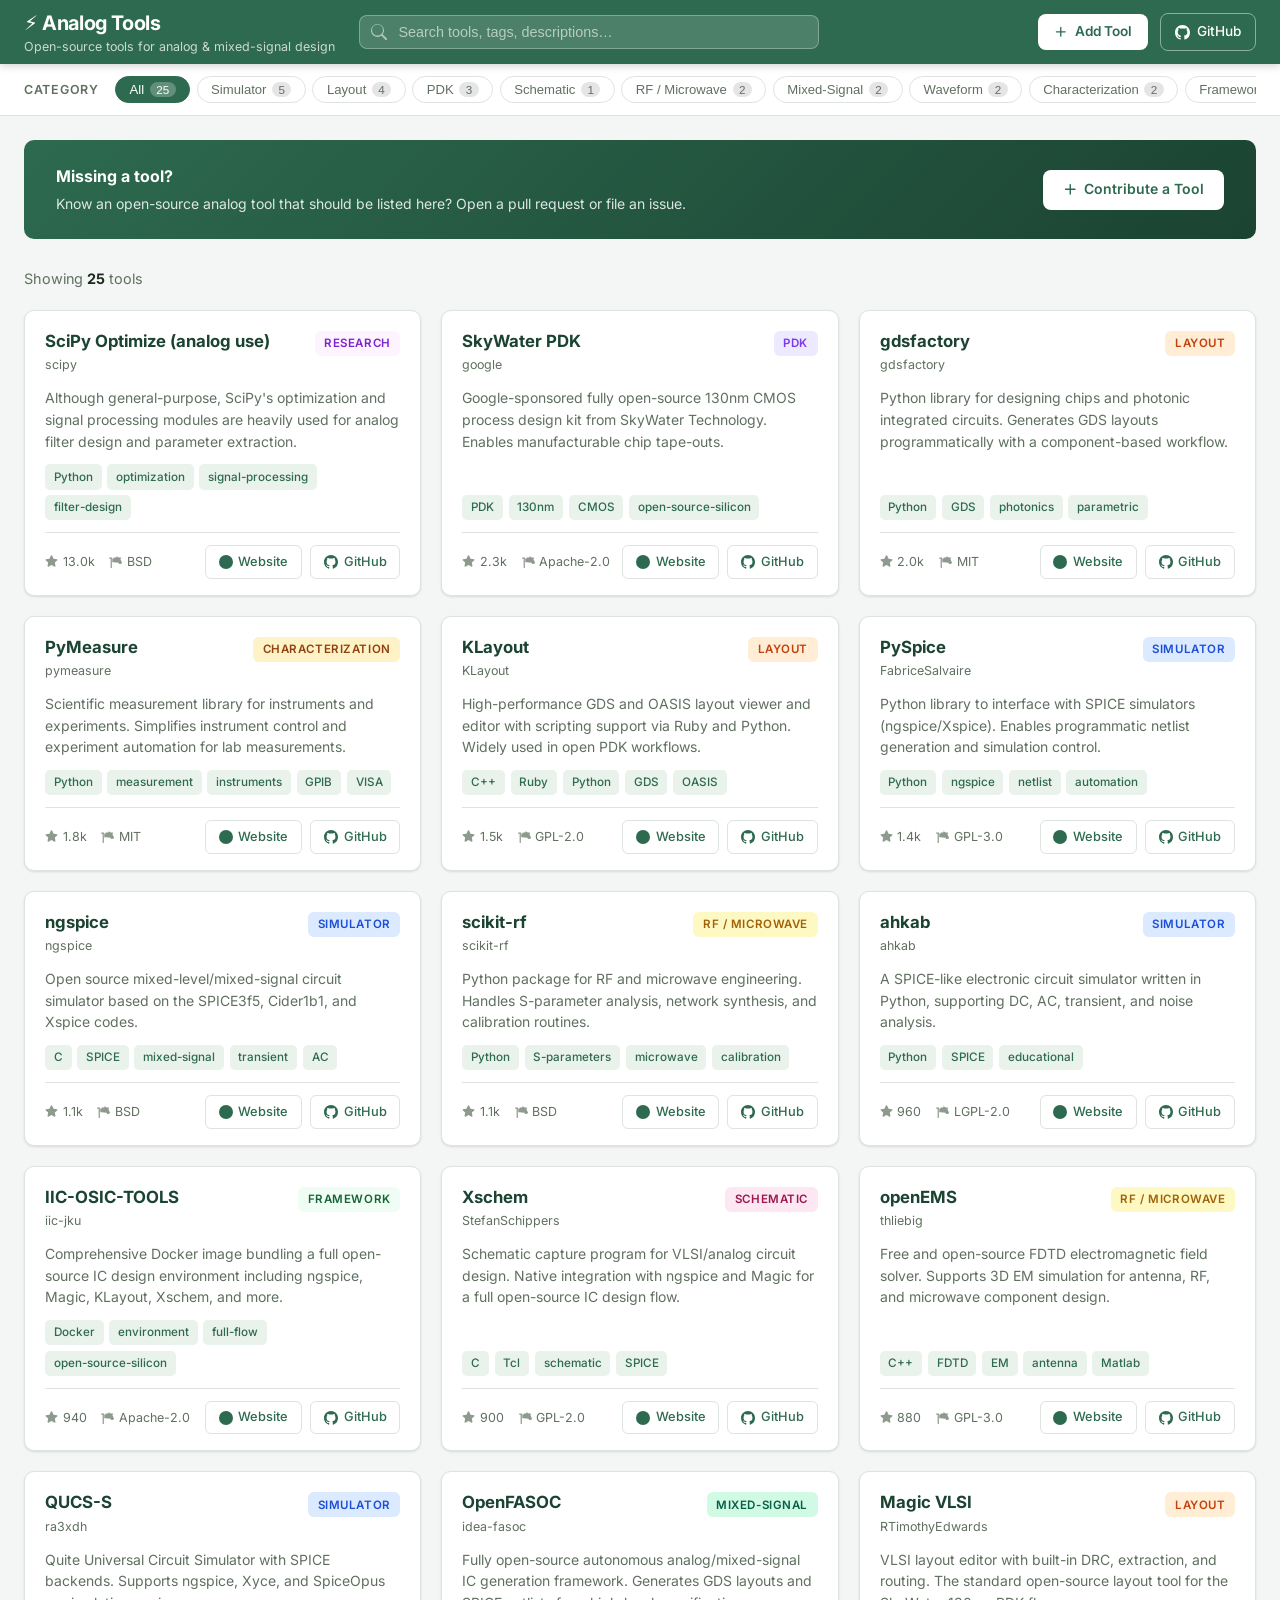
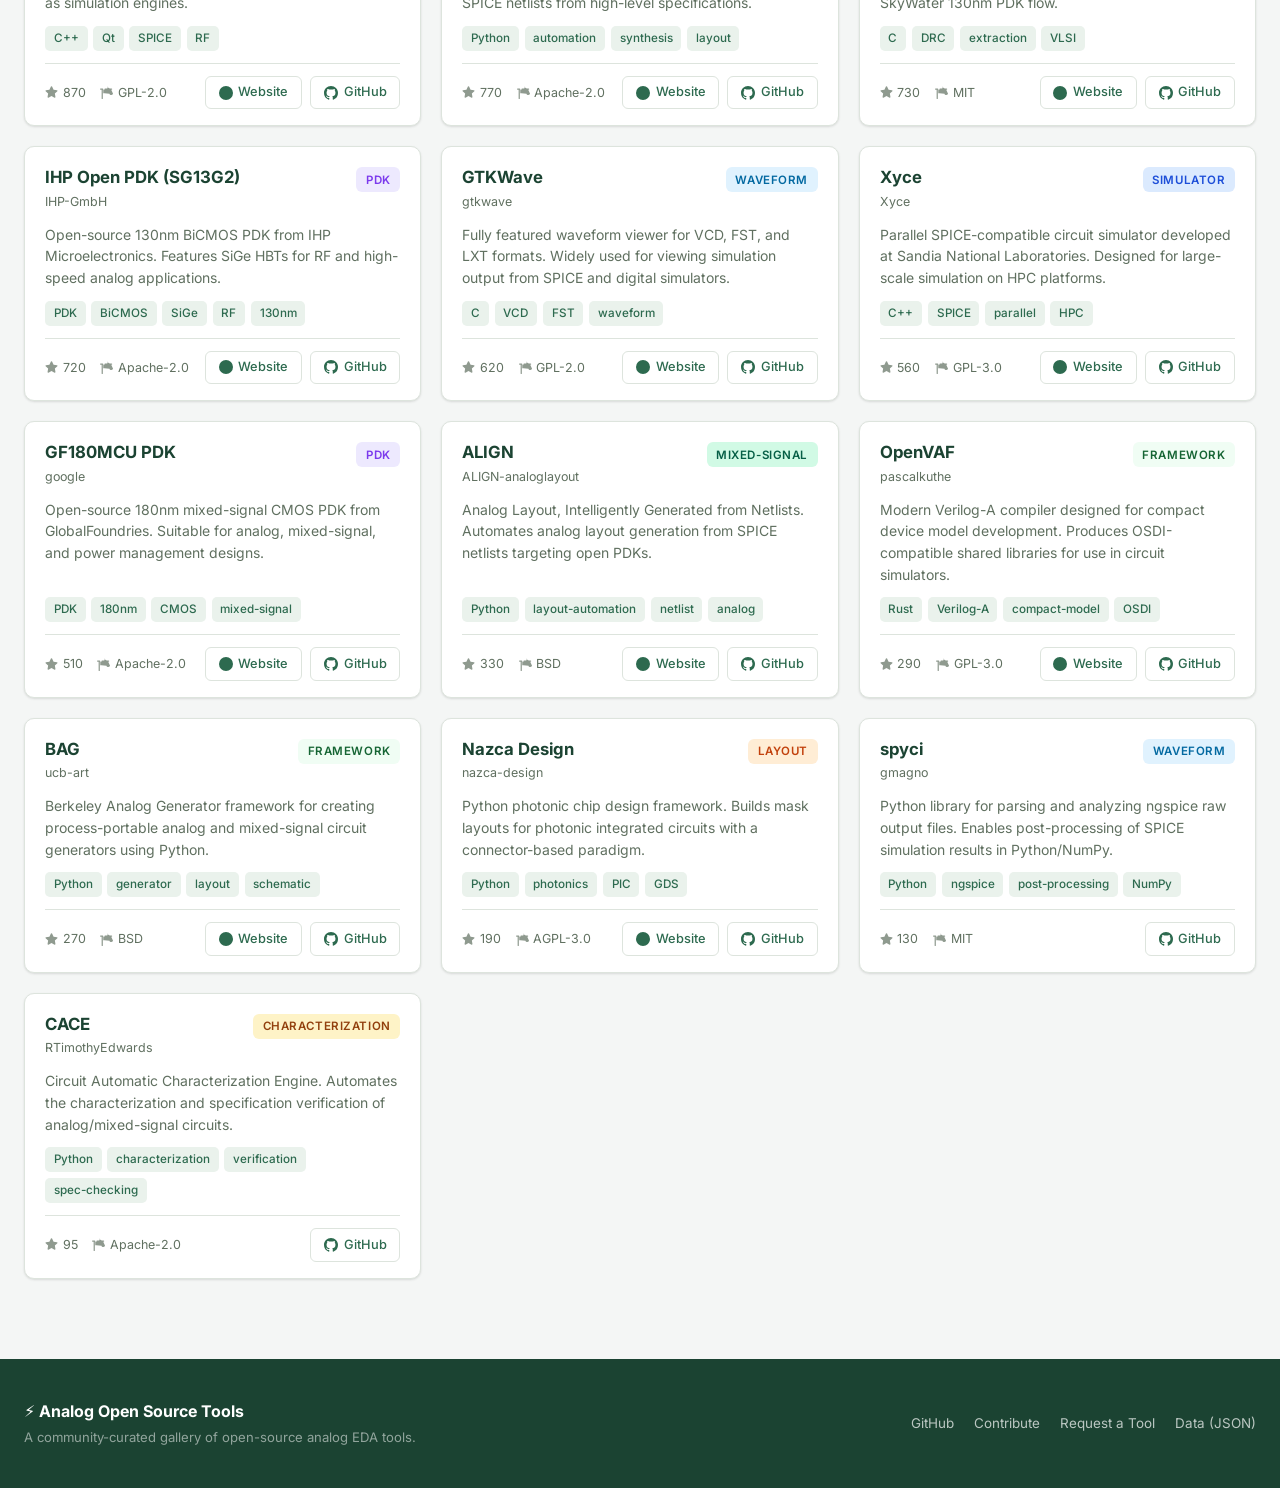
==== index.html @ ba6efea4 "Add initial gallery website for open-source analog tools - index.html: single-page gallery with stic" ====
<!DOCTYPE html>
<html lang="en">
<head>
  <meta charset="UTF-8" />
  <meta name="viewport" content="width=device-width, initial-scale=1.0" />
  <title>Analog Open Source Tools</title>
  <meta name="description" content="A curated gallery of open-source tools, simulators, frameworks, and PDKs for analog and mixed-signal IC design." />
  <meta property="og:title" content="Analog Open Source Tools" />
  <meta property="og:description" content="Discover open-source tools for analog design — simulators, layout editors, PDKs, RF tools, and more." />
  <meta name="theme-color" content="#2d6a4f" />
  <link rel="preconnect" href="https://fonts.googleapis.com" />
  <link rel="preconnect" href="https://fonts.gstatic.com" crossorigin />
  <link href="https://fonts.googleapis.com/css2?family=Inter:wght@400;500;600;700&display=swap" rel="stylesheet" />
  <link rel="stylesheet" href="assets/style.css" />
</head>
<body>

<!-- ── Header ──────────────────────────────────────────────────────── -->
<header>
  <div class="header-inner">
    <div class="brand">
      <h1>⚡ Analog Tools</h1>
      <span class="tagline">Open-source tools for analog &amp; mixed-signal design</span>
    </div>

    <div class="search-wrap">
      <svg width="16" height="16" viewBox="0 0 16 16" fill="white">
        <path d="M11.742 10.344a6.5 6.5 0 1 0-1.397 1.398h-.001c.03.04.062.078.098.115l3.85 3.85a1 1 0 0 0 1.415-1.414l-3.85-3.85a1.007 1.007 0 0 0-.115-.099zm-5.242 1.156a5.5 5.5 0 1 1 0-11 5.5 5.5 0 0 1 0 11z"/>
      </svg>
      <input type="search" id="search" placeholder="Search tools, tags, descriptions…" autocomplete="off" />
    </div>

    <div class="header-actions">
      <a href="CONTRIBUTING.md" class="btn-contribute">
        <svg width="14" height="14" viewBox="0 0 16 16" fill="currentColor">
          <path d="M7.75 2a.75.75 0 0 1 .75.75V7h4.25a.75.75 0 0 1 0 1.5H8.5v4.25a.75.75 0 0 1-1.5 0V8.5H2.75a.75.75 0 0 1 0-1.5H7V2.75A.75.75 0 0 1 7.75 2Z"/>
        </svg>
        Add Tool
      </a>
      <a href="https://github.com/analog-ml/opensource-analog-tools" class="btn-github" target="_blank" rel="noopener">
        <svg width="15" height="15" viewBox="0 0 16 16" fill="white">
          <path d="M8 0c4.42 0 8 3.58 8 8a8.013 8.013 0 0 1-5.45 7.59c-.4.08-.55-.17-.55-.38 0-.27.01-1.13.01-2.2 0-.75-.25-1.23-.54-1.48 1.78-.2 3.65-.88 3.65-3.95 0-.88-.31-1.59-.82-2.15.08-.2.36-1.02-.08-2.12 0 0-.67-.22-2.2.82-.64-.18-1.32-.27-2-.27-.68 0-1.36.09-2 .27-1.53-1.03-2.2-.82-2.2-.82-.44 1.1-.16 1.92-.08 2.12-.51.56-.82 1.28-.82 2.15 0 3.06 1.86 3.75 3.64 3.95-.23.2-.44.55-.51 1.07-.46.21-1.61.55-2.33-.66-.15-.24-.6-.83-1.23-.82-.67.01-.27.38.01.53.34.19.73.9.82 1.13.16.45.68 1.31 2.69.94 0 .67.01 1.3.01 1.49 0 .21-.15.45-.55.38A7.995 7.995 0 0 1 0 8c0-4.42 3.58-8 8-8Z"/>
        </svg>
        GitHub
      </a>
    </div>
  </div>
</header>

<!-- ── Filter Bar ────────────────────────────────────────────────── -->
<div class="filters-bar">
  <div class="filters-inner">
    <span class="filter-label">Category</span>
    <div class="pill-list" id="pill-list"></div>
    <div class="filter-divider"></div>
    <div class="sort-wrap">
      <label for="sort-by">Sort</label>
      <select id="sort-by">
        <option value="stars">Most Stars</option>
        <option value="name">Name A–Z</option>
      </select>
    </div>
  </div>
</div>

<!-- ── Main ─────────────────────────────────────────────────────── -->
<main>

  <!-- Contribute banner -->
  <div class="contribute-banner">
    <div>
      <h2>Missing a tool?</h2>
      <p>Know an open-source analog tool that should be listed here? Open a pull request or file an issue.</p>
    </div>
    <a href="https://github.com/analog-ml/opensource-analog-tools/blob/main/CONTRIBUTING.md" class="banner-btn" target="_blank" rel="noopener">
      <svg width="15" height="15" viewBox="0 0 16 16" fill="currentColor">
        <path d="M7.75 2a.75.75 0 0 1 .75.75V7h4.25a.75.75 0 0 1 0 1.5H8.5v4.25a.75.75 0 0 1-1.5 0V8.5H2.75a.75.75 0 0 1 0-1.5H7V2.75A.75.75 0 0 1 7.75 2Z"/>
      </svg>
      Contribute a Tool
    </a>
  </div>

  <div class="results-meta">
    <span class="count-text">Showing <strong id="result-count">0</strong> tools</span>
  </div>

  <div id="tools-grid"></div>

  <div id="empty-state">
    <h3>No tools found</h3>
    <p>Try a different search term or category filter.</p>
  </div>

</main>

<!-- ── Footer ───────────────────────────────────────────────────── -->
<footer>
  <div class="footer-inner">
    <div>
      <div class="footer-brand">⚡ Analog Open Source Tools</div>
      <div class="footer-tagline">A community-curated gallery of open-source analog EDA tools.</div>
    </div>
    <nav class="footer-links">
      <a href="https://github.com/analog-ml/opensource-analog-tools" target="_blank" rel="noopener">GitHub</a>
      <a href="https://github.com/analog-ml/opensource-analog-tools/blob/main/CONTRIBUTING.md" target="_blank" rel="noopener">Contribute</a>
      <a href="https://github.com/analog-ml/opensource-analog-tools/issues/new?template=add-tool.yml" target="_blank" rel="noopener">Request a Tool</a>
      <a href="https://github.com/analog-ml/opensource-analog-tools/blob/main/data/tools.json" target="_blank" rel="noopener">Data (JSON)</a>
    </nav>
  </div>
</footer>

<script src="assets/app.js"></script>
</body>
</html>
---- assets/style.css ----
/* ─── Reset & Base ──────────────────────────────────────────────── */
*, *::before, *::after { box-sizing: border-box; margin: 0; padding: 0; }

:root {
  --bg:           #f4f6f5;
  --surface:      #ffffff;
  --border:       #dde4dd;
  --text:         #1c2b1c;
  --text-muted:   #607060;
  --accent:       #2d6a4f;
  --accent-light: #52b788;
  --accent-hover: #1b4332;
  --tag-bg:       #eaf2ec;
  --tag-text:     #2d6a4f;
  --shadow-sm:    0 1px 3px rgba(0,0,0,.07), 0 1px 2px rgba(0,0,0,.05);
  --shadow-md:    0 4px 12px rgba(0,0,0,.10);
  --radius:       10px;
  --font:         'Inter', system-ui, -apple-system, sans-serif;
}

body {
  font-family: var(--font);
  background: var(--bg);
  color: var(--text);
  min-height: 100vh;
  line-height: 1.6;
}

a { color: inherit; text-decoration: none; }

/* ─── Header ────────────────────────────────────────────────────── */
header {
  background: var(--accent);
  color: #fff;
  padding: 0 1.5rem;
  position: sticky;
  top: 0;
  z-index: 100;
  box-shadow: 0 2px 8px rgba(0,0,0,.18);
}

.header-inner {
  max-width: 1280px;
  margin: 0 auto;
  display: flex;
  align-items: center;
  gap: 1.5rem;
  height: 64px;
  flex-wrap: wrap;
}

.brand { flex-shrink: 0; }
.brand h1 { font-size: 1.25rem; font-weight: 700; letter-spacing: -.02em; }
.brand .tagline { font-size: .78rem; opacity: .75; display: block; margin-top: -2px; }

.search-wrap {
  flex: 1;
  min-width: 180px;
  max-width: 460px;
  position: relative;
}
.search-wrap svg {
  position: absolute;
  left: .75rem;
  top: 50%;
  transform: translateY(-50%);
  opacity: .55;
  pointer-events: none;
}
#search {
  width: 100%;
  padding: .5rem .75rem .5rem 2.4rem;
  border: 1.5px solid rgba(255,255,255,.3);
  border-radius: 8px;
  background: rgba(255,255,255,.15);
  color: #fff;
  font-size: .9rem;
  outline: none;
  transition: border-color .2s, background .2s;
}
#search::placeholder { color: rgba(255,255,255,.6); }
#search:focus { border-color: rgba(255,255,255,.7); background: rgba(255,255,255,.22); }

.header-actions { display: flex; align-items: center; gap: .75rem; margin-left: auto; }

.btn-github {
  display: flex;
  align-items: center;
  gap: .4rem;
  padding: .45rem .9rem;
  border: 1.5px solid rgba(255,255,255,.45);
  border-radius: 8px;
  font-size: .85rem;
  font-weight: 500;
  color: #fff;
  transition: background .2s;
}
.btn-github:hover { background: rgba(255,255,255,.15); }

.btn-contribute {
  display: flex;
  align-items: center;
  gap: .4rem;
  padding: .45rem 1rem;
  background: #fff;
  color: var(--accent);
  border-radius: 8px;
  font-size: .85rem;
  font-weight: 600;
  transition: background .2s, color .2s;
}
.btn-contribute:hover { background: var(--accent-light); color: #fff; }

/* ─── Filter Bar ────────────────────────────────────────────────── */
.filters-bar {
  background: var(--surface);
  border-bottom: 1px solid var(--border);
  padding: 0 1.5rem;
  position: sticky;
  top: 64px;
  z-index: 90;
}

.filters-inner {
  max-width: 1280px;
  margin: 0 auto;
  display: flex;
  align-items: center;
  gap: 1rem;
  padding: .7rem 0;
  overflow-x: auto;
  scrollbar-width: none;
}
.filters-inner::-webkit-scrollbar { display: none; }

.filter-label {
  font-size: .78rem;
  font-weight: 600;
  color: var(--text-muted);
  text-transform: uppercase;
  letter-spacing: .06em;
  white-space: nowrap;
  flex-shrink: 0;
}

.pill-list { display: flex; gap: .4rem; flex-wrap: nowrap; }

.pill {
  display: inline-flex;
  align-items: center;
  gap: .35rem;
  padding: .3rem .85rem;
  border-radius: 999px;
  border: 1.5px solid var(--border);
  background: transparent;
  color: var(--text-muted);
  font-size: .82rem;
  font-weight: 500;
  cursor: pointer;
  white-space: nowrap;
  transition: all .15s;
}
.pill:hover { border-color: var(--accent-light); color: var(--accent); background: var(--tag-bg); }
.pill.active { background: var(--accent); border-color: var(--accent); color: #fff; }

.pill .count {
  background: rgba(0,0,0,.1);
  border-radius: 999px;
  padding: .05rem .4rem;
  font-size: .73rem;
}
.pill.active .count { background: rgba(255,255,255,.25); }

.filter-divider { width: 1px; height: 24px; background: var(--border); flex-shrink: 0; }

.sort-wrap {
  margin-left: auto;
  flex-shrink: 0;
  display: flex;
  align-items: center;
  gap: .5rem;
}
.sort-wrap label { font-size: .82rem; color: var(--text-muted); white-space: nowrap; }
#sort-by {
  padding: .3rem .65rem;
  border: 1.5px solid var(--border);
  border-radius: 6px;
  background: var(--surface);
  color: var(--text);
  font-size: .82rem;
  cursor: pointer;
  outline: none;
}
#sort-by:focus { border-color: var(--accent-light); }

/* ─── Main ──────────────────────────────────────────────────────── */
main {
  max-width: 1280px;
  margin: 0 auto;
  padding: 1.5rem 1.5rem 3rem;
}

.results-meta {
  display: flex;
  align-items: center;
  justify-content: space-between;
  margin-bottom: 1.25rem;
}
.results-meta .count-text {
  font-size: .9rem;
  color: var(--text-muted);
}
.results-meta .count-text strong { color: var(--text); }

/* ─── Grid ──────────────────────────────────────────────────────── */
#tools-grid {
  display: grid;
  grid-template-columns: repeat(auto-fill, minmax(320px, 1fr));
  gap: 1.25rem;
}

/* ─── Card ──────────────────────────────────────────────────────── */
.card {
  background: var(--surface);
  border: 1px solid var(--border);
  border-radius: var(--radius);
  padding: 1.25rem 1.25rem 1rem;
  display: flex;
  flex-direction: column;
  gap: .75rem;
  box-shadow: var(--shadow-sm);
  transition: transform .15s, box-shadow .15s;
  position: relative;
}
.card:hover { transform: translateY(-2px); box-shadow: var(--shadow-md); }

.card-head {
  display: flex;
  align-items: flex-start;
  justify-content: space-between;
  gap: .75rem;
}

.card-name {
  font-size: 1.05rem;
  font-weight: 700;
  color: var(--accent-hover);
  line-height: 1.3;
}
.card-name a:hover { color: var(--accent-light); }

.card-owner {
  font-size: .78rem;
  color: var(--text-muted);
  margin-top: .15rem;
}

.category-badge {
  flex-shrink: 0;
  padding: .2rem .6rem;
  border-radius: 6px;
  font-size: .72rem;
  font-weight: 600;
  text-transform: uppercase;
  letter-spacing: .05em;
  white-space: nowrap;
}

/* Category badge colors */
.cat-simulator      { background: #dbeafe; color: #1d4ed8; }
.cat-layout         { background: #ffedd5; color: #c2410c; }
.cat-pdk            { background: #ede9fe; color: #7c3aed; }
.cat-schematic      { background: #fce7f3; color: #9d174d; }
.cat-rf-microwave   { background: #fef9c3; color: #a16207; }
.cat-mixed-signal   { background: #d1fae5; color: #065f46; }
.cat-waveform       { background: #e0f2fe; color: #0369a1; }
.cat-characterization { background: #fef3c7; color: #92400e; }
.cat-framework      { background: #f0fdf4; color: #166534; }
.cat-research       { background: #fdf4ff; color: #7e22ce; }

.card-description {
  font-size: .875rem;
  color: var(--text-muted);
  line-height: 1.55;
  flex: 1;
}

.card-tags {
  display: flex;
  flex-wrap: wrap;
  gap: .35rem;
}
.tag {
  padding: .2rem .55rem;
  background: var(--tag-bg);
  color: var(--tag-text);
  border-radius: 5px;
  font-size: .73rem;
  font-weight: 500;
}

.card-footer {
  display: flex;
  align-items: center;
  justify-content: space-between;
  padding-top: .75rem;
  border-top: 1px solid var(--border);
  gap: .5rem;
  flex-wrap: wrap;
}

.card-meta {
  display: flex;
  align-items: center;
  gap: .9rem;
}

.meta-item {
  display: flex;
  align-items: center;
  gap: .3rem;
  font-size: .78rem;
  color: var(--text-muted);
}
.meta-item svg { opacity: .7; flex-shrink: 0; }

.card-link {
  display: inline-flex;
  align-items: center;
  gap: .35rem;
  padding: .35rem .8rem;
  border: 1.5px solid var(--border);
  border-radius: 6px;
  font-size: .8rem;
  font-weight: 500;
  color: var(--accent);
  transition: all .15s;
}
.card-link:hover { border-color: var(--accent); background: var(--tag-bg); }

/* ─── Empty state ───────────────────────────────────────────────── */
#empty-state {
  display: none;
  text-align: center;
  padding: 5rem 1rem;
  grid-column: 1 / -1;
}
#empty-state.visible { display: block; }
#empty-state h3 { font-size: 1.1rem; color: var(--text); margin-bottom: .5rem; }
#empty-state p { color: var(--text-muted); font-size: .9rem; }

/* ─── Footer ────────────────────────────────────────────────────── */
footer {
  background: var(--accent-hover);
  color: rgba(255,255,255,.8);
  padding: 2.5rem 1.5rem;
  margin-top: 2rem;
}
.footer-inner {
  max-width: 1280px;
  margin: 0 auto;
  display: flex;
  align-items: center;
  justify-content: space-between;
  flex-wrap: wrap;
  gap: 1rem;
}
.footer-brand { font-size: 1rem; font-weight: 700; color: #fff; }
.footer-tagline { font-size: .82rem; opacity: .65; margin-top: .2rem; }
.footer-links { display: flex; gap: 1.25rem; flex-wrap: wrap; }
.footer-links a {
  font-size: .84rem;
  color: rgba(255,255,255,.7);
  transition: color .15s;
}
.footer-links a:hover { color: #fff; }

/* ─── Contribute Banner ─────────────────────────────────────────── */
.contribute-banner {
  background: linear-gradient(135deg, var(--accent) 0%, var(--accent-hover) 100%);
  color: #fff;
  border-radius: var(--radius);
  padding: 1.5rem 2rem;
  display: flex;
  align-items: center;
  justify-content: space-between;
  gap: 1rem;
  flex-wrap: wrap;
  margin-bottom: 1.75rem;
}
.contribute-banner h2 { font-size: 1rem; font-weight: 700; }
.contribute-banner p { font-size: .875rem; opacity: .85; margin-top: .2rem; }
.banner-btn {
  display: inline-flex;
  align-items: center;
  gap: .4rem;
  padding: .55rem 1.25rem;
  background: #fff;
  color: var(--accent);
  border-radius: 8px;
  font-size: .875rem;
  font-weight: 600;
  white-space: nowrap;
  transition: background .15s;
  flex-shrink: 0;
}
.banner-btn:hover { background: var(--tag-bg); }

/* ─── Responsive ────────────────────────────────────────────────── */
@media (max-width: 640px) {
  .header-inner { height: auto; padding: .75rem 0; gap: .75rem; }
  .brand .tagline { display: none; }
  #tools-grid { grid-template-columns: 1fr; }
  .contribute-banner { flex-direction: column; align-items: flex-start; }
}
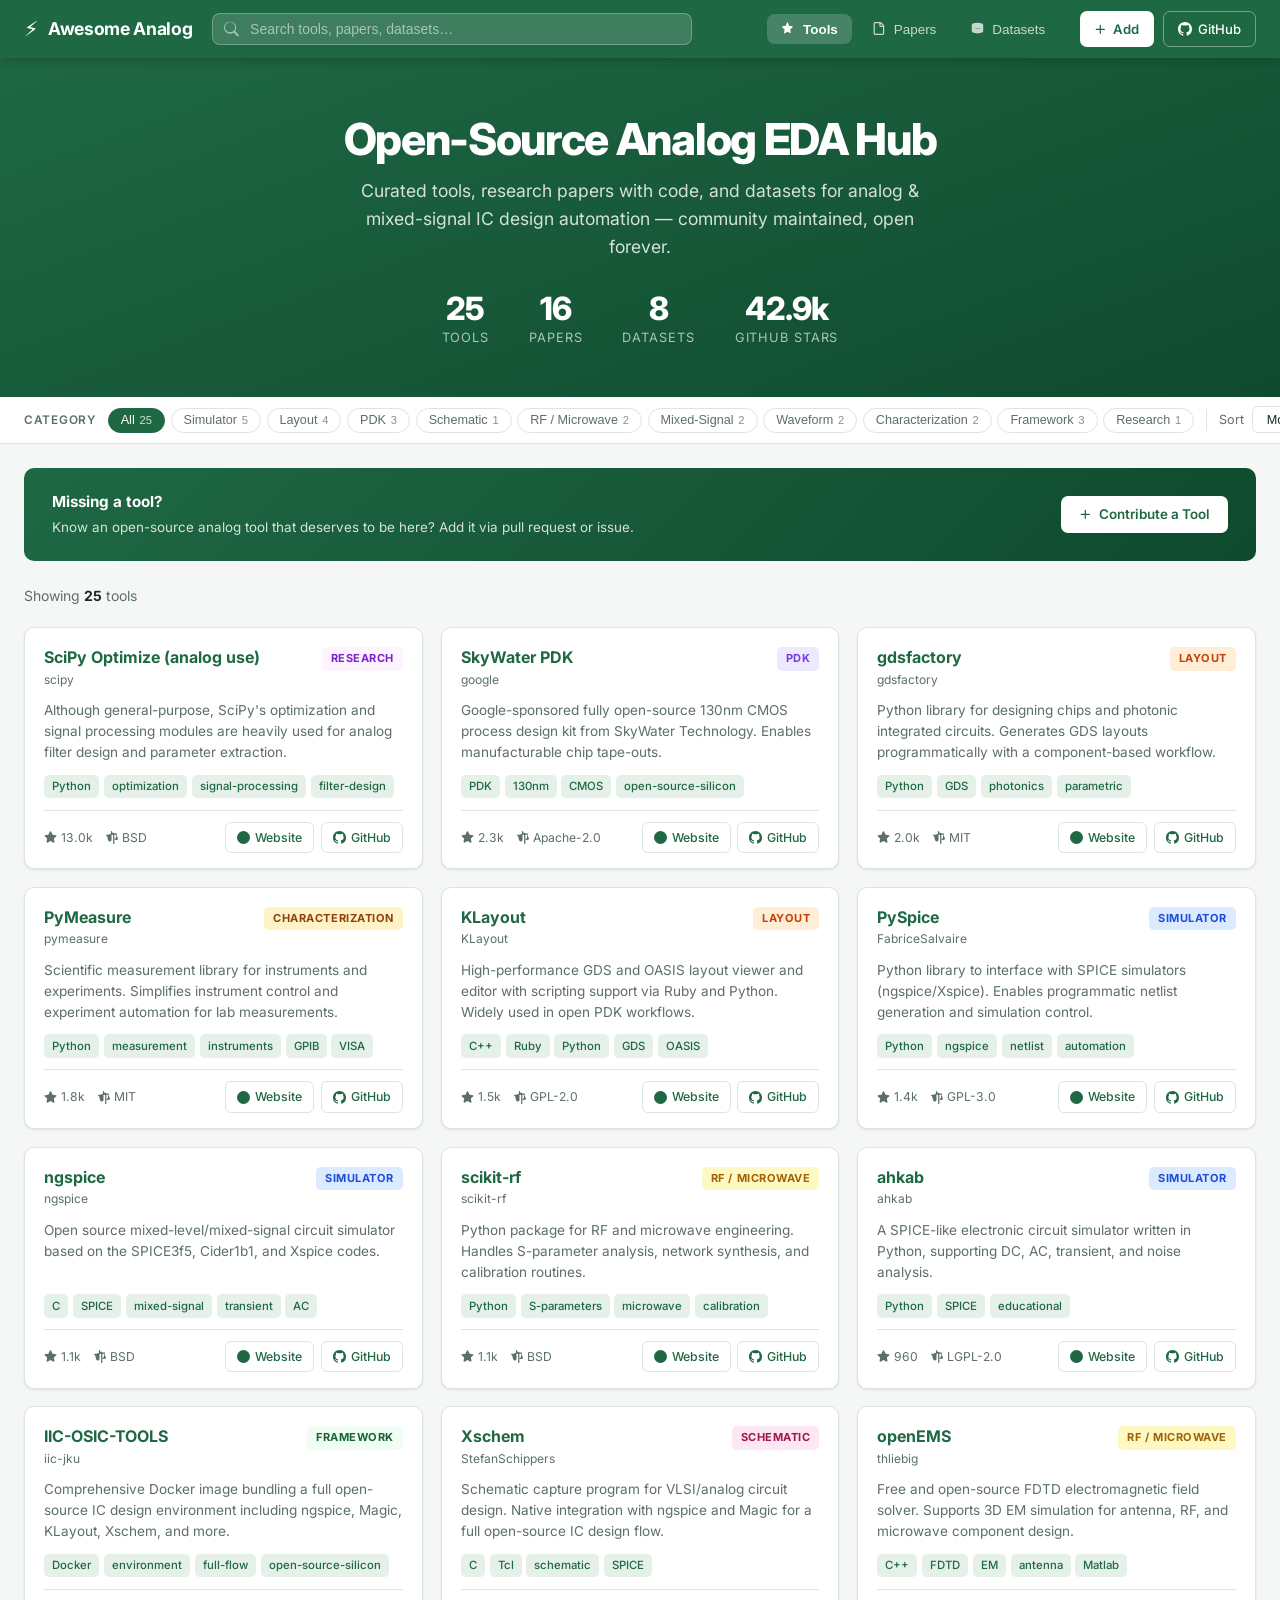
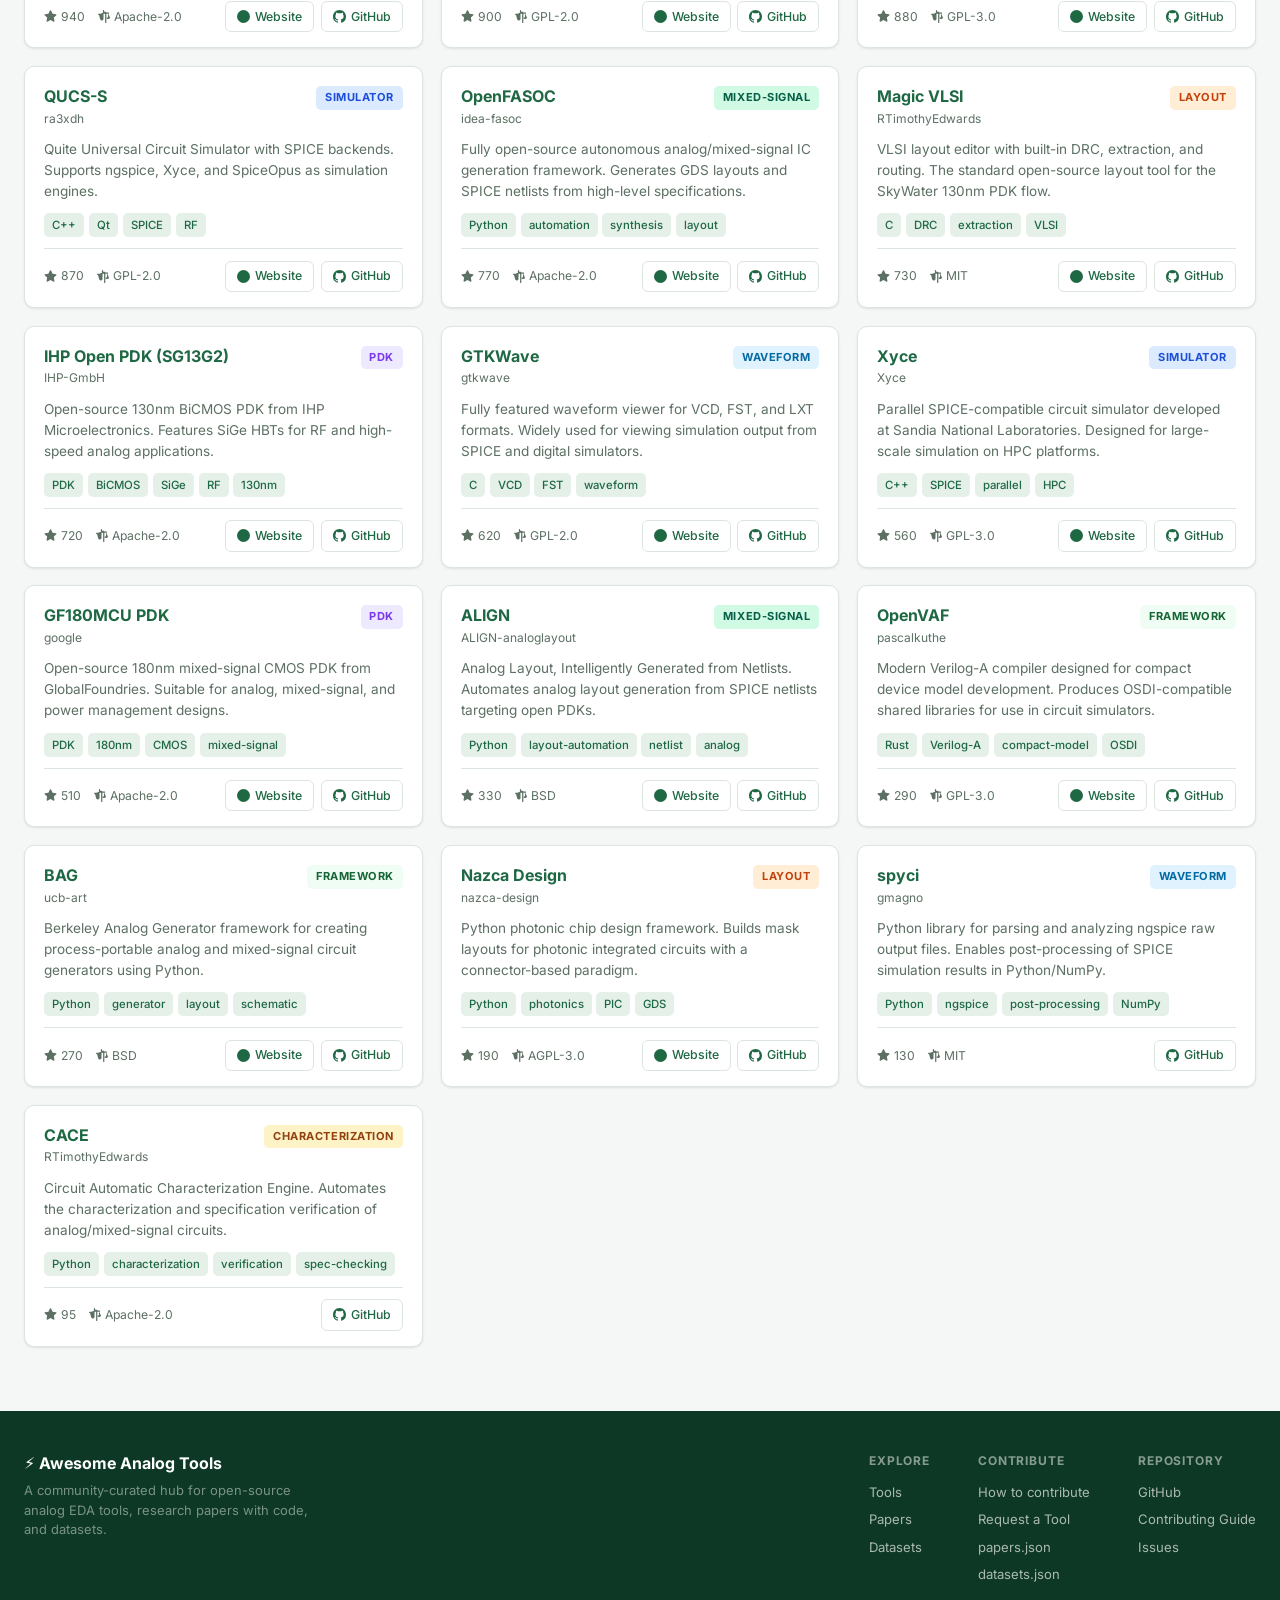
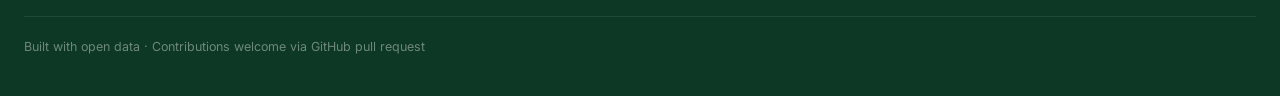
==== commit a0016c38: "feat: redesign as analog EDA research hub with Papers and Datasets tabs Extends the gallery from a t" ====
--- a/index.html
+++ b/index.html
@@ -3,109 +3,224 @@
 <head>
   <meta charset="UTF-8" />
   <meta name="viewport" content="width=device-width, initial-scale=1.0" />
-  <title>Analog Open Source Tools</title>
-  <meta name="description" content="A curated gallery of open-source tools, simulators, frameworks, and PDKs for analog and mixed-signal IC design." />
-  <meta property="og:title" content="Analog Open Source Tools" />
-  <meta property="og:description" content="Discover open-source tools for analog design — simulators, layout editors, PDKs, RF tools, and more." />
-  <meta name="theme-color" content="#2d6a4f" />
+  <title>Awesome Analog Tools — Open-Source Analog EDA Hub</title>
+  <meta name="description" content="Curated gallery of open-source tools, research papers with code, and datasets for analog and mixed-signal IC design automation." />
+  <meta property="og:title" content="Awesome Analog Tools" />
+  <meta property="og:description" content="Open-source tools, papers with code, and datasets for analog EDA and design automation." />
+  <meta name="theme-color" content="#1f6844" />
   <link rel="preconnect" href="https://fonts.googleapis.com" />
   <link rel="preconnect" href="https://fonts.gstatic.com" crossorigin />
-  <link href="https://fonts.googleapis.com/css2?family=Inter:wght@400;500;600;700&display=swap" rel="stylesheet" />
+  <link href="https://fonts.googleapis.com/css2?family=Inter:wght@400;500;600;700;800&display=swap" rel="stylesheet" />
   <link rel="stylesheet" href="assets/style.css" />
 </head>
 <body>
 
-<!-- ── Header ──────────────────────────────────────────────────────── -->
+<!-- ── Header ─────────────────────────────────────────────────────── -->
 <header>
-  <div class="header-inner">
+  <div class="header-top">
     <div class="brand">
-      <h1>⚡ Analog Tools</h1>
-      <span class="tagline">Open-source tools for analog &amp; mixed-signal design</span>
-    </div>
-
-    <div class="search-wrap">
-      <svg width="16" height="16" viewBox="0 0 16 16" fill="white">
+      <span class="brand-icon">⚡</span>
+      <span class="brand-name">Awesome Analog</span>
+    </div>
+
+    <div class="header-search">
+      <svg width="15" height="15" viewBox="0 0 16 16" fill="white">
         <path d="M11.742 10.344a6.5 6.5 0 1 0-1.397 1.398h-.001c.03.04.062.078.098.115l3.85 3.85a1 1 0 0 0 1.415-1.414l-3.85-3.85a1.007 1.007 0 0 0-.115-.099zm-5.242 1.156a5.5 5.5 0 1 1 0-11 5.5 5.5 0 0 1 0 11z"/>
       </svg>
-      <input type="search" id="search" placeholder="Search tools, tags, descriptions…" autocomplete="off" />
-    </div>
+      <input type="search" id="global-search" placeholder="Search tools, papers, datasets…" autocomplete="off" />
+    </div>
+
+    <nav class="header-nav">
+      <button class="nav-tab active" data-tab="tools">
+        <svg width="13" height="13" viewBox="0 0 16 16" fill="currentColor" style="margin-right:.3rem;vertical-align:-.1em"><path d="M8.695.795a.75.75 0 0 0-1.39 0L5.927 4.487 1.897 5.097a.75.75 0 0 0-.415 1.279l2.905 2.83-.686 3.994a.75.75 0 0 0 1.088.791L8 11.993l3.211 1.688c.378.216.845-.09.82-.526l-.095-.543-.582-3.356 2.905-2.83a.75.75 0 0 0-.415-1.279l-4.03-.61L8.695.795Z"/></svg>
+        Tools
+      </button>
+      <button class="nav-tab" data-tab="papers">
+        <svg width="13" height="13" viewBox="0 0 16 16" fill="currentColor" style="margin-right:.3rem;vertical-align:-.1em"><path d="M2 1.75C2 .784 2.784 0 3.75 0h6.586c.464 0 .909.184 1.237.513l2.914 2.914c.329.328.513.773.513 1.237v9.586A1.75 1.75 0 0 1 13.25 16h-9.5A1.75 1.75 0 0 1 2 14.25Zm1.75-.25a.25.25 0 0 0-.25.25v12.5c0 .138.112.25.25.25h9.5a.25.25 0 0 0 .25-.25V6h-2.75A1.75 1.75 0 0 1 9 4.25V1.5Zm6.75.062V4.25c0 .138.112.25.25.25h2.688l-.011-.013-2.914-2.914-.013-.011Z"/></svg>
+        Papers
+      </button>
+      <button class="nav-tab" data-tab="datasets">
+        <svg width="13" height="13" viewBox="0 0 16 16" fill="currentColor" style="margin-right:.3rem;vertical-align:-.1em"><path d="M1 3.5C1 2.119 4.03 1 8 1s7 1.119 7 2.5v2c0 1.381-3.03 2.5-7 2.5S1 6.881 1 5.5Zm0 4c0 1.381 3.03 2.5 7 2.5s7-1.119 7-2.5V5.5c0 1.381-3.03 2.5-7 2.5S1 6.881 1 5.5Zm0 0v4c0 1.381 3.03 2.5 7 2.5s7-1.119 7-2.5v-4"/></svg>
+        Datasets
+      </button>
+    </nav>
 
     <div class="header-actions">
-      <a href="CONTRIBUTING.md" class="btn-contribute">
-        <svg width="14" height="14" viewBox="0 0 16 16" fill="currentColor">
-          <path d="M7.75 2a.75.75 0 0 1 .75.75V7h4.25a.75.75 0 0 1 0 1.5H8.5v4.25a.75.75 0 0 1-1.5 0V8.5H2.75a.75.75 0 0 1 0-1.5H7V2.75A.75.75 0 0 1 7.75 2Z"/>
-        </svg>
-        Add Tool
-      </a>
-      <a href="https://github.com/analog-ml/opensource-analog-tools" class="btn-github" target="_blank" rel="noopener">
-        <svg width="15" height="15" viewBox="0 0 16 16" fill="white">
-          <path d="M8 0c4.42 0 8 3.58 8 8a8.013 8.013 0 0 1-5.45 7.59c-.4.08-.55-.17-.55-.38 0-.27.01-1.13.01-2.2 0-.75-.25-1.23-.54-1.48 1.78-.2 3.65-.88 3.65-3.95 0-.88-.31-1.59-.82-2.15.08-.2.36-1.02-.08-2.12 0 0-.67-.22-2.2.82-.64-.18-1.32-.27-2-.27-.68 0-1.36.09-2 .27-1.53-1.03-2.2-.82-2.2-.82-.44 1.1-.16 1.92-.08 2.12-.51.56-.82 1.28-.82 2.15 0 3.06 1.86 3.75 3.64 3.95-.23.2-.44.55-.51 1.07-.46.21-1.61.55-2.33-.66-.15-.24-.6-.83-1.23-.82-.67.01-.27.38.01.53.34.19.73.9.82 1.13.16.45.68 1.31 2.69.94 0 .67.01 1.3.01 1.49 0 .21-.15.45-.55.38A7.995 7.995 0 0 1 0 8c0-4.42 3.58-8 8-8Z"/>
-        </svg>
+      <a href="CONTRIBUTING.md" class="btn-add">
+        <svg width="13" height="13" viewBox="0 0 16 16" fill="currentColor"><path d="M7.75 2a.75.75 0 0 1 .75.75V7h4.25a.75.75 0 0 1 0 1.5H8.5v4.25a.75.75 0 0 1-1.5 0V8.5H2.75a.75.75 0 0 1 0-1.5H7V2.75A.75.75 0 0 1 7.75 2Z"/></svg>
+        Add
+      </a>
+      <a href="https://github.com/analog-ml/awesome-analog-tools" class="btn-gh" target="_blank" rel="noopener">
+        <svg width="14" height="14" viewBox="0 0 16 16" fill="white"><path d="M8 0c4.42 0 8 3.58 8 8a8.013 8.013 0 0 1-5.45 7.59c-.4.08-.55-.17-.55-.38 0-.27.01-1.13.01-2.2 0-.75-.25-1.23-.54-1.48 1.78-.2 3.65-.88 3.65-3.95 0-.88-.31-1.59-.82-2.15.08-.2.36-1.02-.08-2.12 0 0-.67-.22-2.2.82-.64-.18-1.32-.27-2-.27-.68 0-1.36.09-2 .27-1.53-1.03-2.2-.82-2.2-.82-.44 1.1-.16 1.92-.08 2.12-.51.56-.82 1.28-.82 2.15 0 3.06 1.86 3.75 3.64 3.95-.23.2-.44.55-.51 1.07-.46.21-1.61.55-2.33-.66-.15-.24-.6-.83-1.23-.82-.67.01-.27.38.01.53.34.19.73.9.82 1.13.16.45.68 1.31 2.69.94 0 .67.01 1.3.01 1.49 0 .21-.15.45-.55.38A7.995 7.995 0 0 1 0 8c0-4.42 3.58-8 8-8Z"/></svg>
         GitHub
       </a>
     </div>
   </div>
 </header>
 
-<!-- ── Filter Bar ────────────────────────────────────────────────── -->
-<div class="filters-bar">
-  <div class="filters-inner">
-    <span class="filter-label">Category</span>
-    <div class="pill-list" id="pill-list"></div>
-    <div class="filter-divider"></div>
-    <div class="sort-wrap">
-      <label for="sort-by">Sort</label>
-      <select id="sort-by">
-        <option value="stars">Most Stars</option>
-        <option value="name">Name A–Z</option>
-      </select>
-    </div>
+<!-- ── Hero ───────────────────────────────────────────────────────── -->
+<section class="hero">
+  <div class="hero-inner">
+    <h1>Open-Source Analog EDA Hub</h1>
+    <p class="hero-sub">
+      Curated tools, research papers with code, and datasets for analog &amp; mixed-signal IC design automation — community maintained, open forever.
+    </p>
+    <div class="stats-row">
+      <div class="stat">
+        <div class="stat-num" id="stat-tools">—</div>
+        <div class="stat-label">Tools</div>
+      </div>
+      <div class="stat">
+        <div class="stat-num" id="stat-papers">—</div>
+        <div class="stat-label">Papers</div>
+      </div>
+      <div class="stat">
+        <div class="stat-num" id="stat-datasets">—</div>
+        <div class="stat-label">Datasets</div>
+      </div>
+      <div class="stat">
+        <div class="stat-num" id="stat-stars">—</div>
+        <div class="stat-label">GitHub Stars</div>
+      </div>
+    </div>
+  </div>
+</section>
+
+<!-- ════════════════════════════════════════════════════════
+     TAB: TOOLS
+════════════════════════════════════════════════════════ -->
+<div id="tab-tools" class="tab-panel active">
+  <div class="filter-bar">
+    <div class="filter-bar-inner">
+      <span class="filter-label-sm">Category</span>
+      <div class="pill-row" id="tools-pill-row"></div>
+      <div class="divider-v"></div>
+      <div class="sort-wrap">
+        <label for="tools-sort">Sort</label>
+        <select id="tools-sort">
+          <option value="stars">Most Stars</option>
+          <option value="name">Name A–Z</option>
+        </select>
+      </div>
+    </div>
+  </div>
+  <div class="content-wrap">
+    <div class="contribute-banner">
+      <div>
+        <h2>Missing a tool?</h2>
+        <p>Know an open-source analog tool that deserves to be here? Add it via pull request or issue.</p>
+      </div>
+      <a href="https://github.com/analog-ml/awesome-analog-tools/blob/main/CONTRIBUTING.md"
+         class="banner-btn" target="_blank" rel="noopener">
+        <svg width="13" height="13" viewBox="0 0 16 16" fill="currentColor"><path d="M7.75 2a.75.75 0 0 1 .75.75V7h4.25a.75.75 0 0 1 0 1.5H8.5v4.25a.75.75 0 0 1-1.5 0V8.5H2.75a.75.75 0 0 1 0-1.5H7V2.75A.75.75 0 0 1 7.75 2Z"/></svg>
+        Contribute a Tool
+      </a>
+    </div>
+    <div class="result-meta">Showing <strong id="tools-count">0</strong> tools</div>
+    <div id="tools-grid"></div>
+    <div id="tools-empty" class="empty-state"><h3>No tools found</h3><p>Try a different search term or category.</p></div>
   </div>
 </div>
 
-<!-- ── Main ─────────────────────────────────────────────────────── -->
-<main>
-
-  <!-- Contribute banner -->
-  <div class="contribute-banner">
-    <div>
-      <h2>Missing a tool?</h2>
-      <p>Know an open-source analog tool that should be listed here? Open a pull request or file an issue.</p>
-    </div>
-    <a href="https://github.com/analog-ml/opensource-analog-tools/blob/main/CONTRIBUTING.md" class="banner-btn" target="_blank" rel="noopener">
-      <svg width="15" height="15" viewBox="0 0 16 16" fill="currentColor">
-        <path d="M7.75 2a.75.75 0 0 1 .75.75V7h4.25a.75.75 0 0 1 0 1.5H8.5v4.25a.75.75 0 0 1-1.5 0V8.5H2.75a.75.75 0 0 1 0-1.5H7V2.75A.75.75 0 0 1 7.75 2Z"/>
-      </svg>
-      Contribute a Tool
-    </a>
-  </div>
-
-  <div class="results-meta">
-    <span class="count-text">Showing <strong id="result-count">0</strong> tools</span>
-  </div>
-
-  <div id="tools-grid"></div>
-
-  <div id="empty-state">
-    <h3>No tools found</h3>
-    <p>Try a different search term or category filter.</p>
-  </div>
-
-</main>
-
-<!-- ── Footer ───────────────────────────────────────────────────── -->
+<!-- ════════════════════════════════════════════════════════
+     TAB: PAPERS
+════════════════════════════════════════════════════════ -->
+<div id="tab-papers" class="tab-panel">
+  <div class="filter-bar">
+    <div class="filter-bar-inner">
+      <span class="filter-label-sm">Task</span>
+      <div class="pill-row" id="papers-task-row"></div>
+      <div class="divider-v"></div>
+      <div class="sort-wrap">
+        <label for="papers-venue">Venue</label>
+        <select id="papers-venue" class="filter-select"></select>
+      </div>
+      <div class="sort-wrap">
+        <label for="papers-sort">Sort</label>
+        <select id="papers-sort">
+          <option value="year">Newest</option>
+          <option value="stars">Most Stars</option>
+        </select>
+      </div>
+    </div>
+  </div>
+  <div class="content-wrap">
+    <div class="contribute-banner">
+      <div>
+        <h2>Missing a paper?</h2>
+        <p>Found an analog EDA paper with open-source code that isn't listed? Add it to <code style="background:rgba(255,255,255,.15);padding:.1rem .4rem;border-radius:4px">data/papers.json</code>.</p>
+      </div>
+      <a href="https://github.com/analog-ml/awesome-analog-tools/blob/main/CONTRIBUTING.md"
+         class="banner-btn" target="_blank" rel="noopener">
+        <svg width="13" height="13" viewBox="0 0 16 16" fill="currentColor"><path d="M7.75 2a.75.75 0 0 1 .75.75V7h4.25a.75.75 0 0 1 0 1.5H8.5v4.25a.75.75 0 0 1-1.5 0V8.5H2.75a.75.75 0 0 1 0-1.5H7V2.75A.75.75 0 0 1 7.75 2Z"/></svg>
+        Add a Paper
+      </a>
+    </div>
+    <div class="result-meta">Showing <strong id="papers-count">0</strong> papers</div>
+    <div id="papers-list"></div>
+    <div id="papers-empty" class="empty-state"><h3>No papers found</h3><p>Try a different search term, task, or venue.</p></div>
+  </div>
+</div>
+
+<!-- ════════════════════════════════════════════════════════
+     TAB: DATASETS
+════════════════════════════════════════════════════════ -->
+<div id="tab-datasets" class="tab-panel">
+  <div class="filter-bar">
+    <div class="filter-bar-inner">
+      <span class="filter-label-sm">Task</span>
+      <div class="pill-row" id="datasets-task-row"></div>
+    </div>
+  </div>
+  <div class="content-wrap">
+    <div class="contribute-banner">
+      <div>
+        <h2>Know a dataset?</h2>
+        <p>Open-source benchmarks and datasets used in analog EDA research are welcome. Add yours to <code style="background:rgba(255,255,255,.15);padding:.1rem .4rem;border-radius:4px">data/datasets.json</code>.</p>
+      </div>
+      <a href="https://github.com/analog-ml/awesome-analog-tools/blob/main/CONTRIBUTING.md"
+         class="banner-btn" target="_blank" rel="noopener">
+        <svg width="13" height="13" viewBox="0 0 16 16" fill="currentColor"><path d="M7.75 2a.75.75 0 0 1 .75.75V7h4.25a.75.75 0 0 1 0 1.5H8.5v4.25a.75.75 0 0 1-1.5 0V8.5H2.75a.75.75 0 0 1 0-1.5H7V2.75A.75.75 0 0 1 7.75 2Z"/></svg>
+        Add a Dataset
+      </a>
+    </div>
+    <div class="result-meta">Showing <strong id="datasets-count">0</strong> datasets</div>
+    <div id="datasets-grid"></div>
+    <div id="datasets-empty" class="empty-state"><h3>No datasets found</h3><p>Try a different search term or task filter.</p></div>
+  </div>
+</div>
+
+<!-- ── Footer ─────────────────────────────────────────────────────── -->
 <footer>
   <div class="footer-inner">
     <div>
-      <div class="footer-brand">⚡ Analog Open Source Tools</div>
-      <div class="footer-tagline">A community-curated gallery of open-source analog EDA tools.</div>
-    </div>
-    <nav class="footer-links">
-      <a href="https://github.com/analog-ml/opensource-analog-tools" target="_blank" rel="noopener">GitHub</a>
-      <a href="https://github.com/analog-ml/opensource-analog-tools/blob/main/CONTRIBUTING.md" target="_blank" rel="noopener">Contribute</a>
-      <a href="https://github.com/analog-ml/opensource-analog-tools/issues/new?template=add-tool.yml" target="_blank" rel="noopener">Request a Tool</a>
-      <a href="https://github.com/analog-ml/opensource-analog-tools/blob/main/data/tools.json" target="_blank" rel="noopener">Data (JSON)</a>
-    </nav>
+      <div class="footer-brand-name">⚡ Awesome Analog Tools</div>
+      <p class="footer-desc">A community-curated hub for open-source analog EDA tools, research papers with code, and datasets.</p>
+    </div>
+    <div class="footer-cols">
+      <div class="footer-col">
+        <h4>Explore</h4>
+        <a href="#tools" onclick="document.querySelector('[data-tab=tools]').click()">Tools</a>
+        <a href="#papers" onclick="document.querySelector('[data-tab=papers]').click()">Papers</a>
+        <a href="#datasets" onclick="document.querySelector('[data-tab=datasets]').click()">Datasets</a>
+      </div>
+      <div class="footer-col">
+        <h4>Contribute</h4>
+        <a href="https://github.com/analog-ml/awesome-analog-tools/blob/main/CONTRIBUTING.md" target="_blank" rel="noopener">How to contribute</a>
+        <a href="https://github.com/analog-ml/awesome-analog-tools/issues/new?template=add-tool.yml" target="_blank" rel="noopener">Request a Tool</a>
+        <a href="https://github.com/analog-ml/awesome-analog-tools/blob/main/data/papers.json" target="_blank" rel="noopener">papers.json</a>
+        <a href="https://github.com/analog-ml/awesome-analog-tools/blob/main/data/datasets.json" target="_blank" rel="noopener">datasets.json</a>
+      </div>
+      <div class="footer-col">
+        <h4>Repository</h4>
+        <a href="https://github.com/analog-ml/awesome-analog-tools" target="_blank" rel="noopener">GitHub</a>
+        <a href="https://github.com/analog-ml/awesome-analog-tools/blob/main/CONTRIBUTING.md" target="_blank" rel="noopener">Contributing Guide</a>
+        <a href="https://github.com/analog-ml/awesome-analog-tools/issues" target="_blank" rel="noopener">Issues</a>
+      </div>
+    </div>
+  </div>
+  <div class="footer-bottom">
+    Built with open data · Contributions welcome via GitHub pull request
   </div>
 </footer>
 
--- a/assets/style.css
+++ b/assets/style.css
@@ -1,272 +1,276 @@
-/* ─── Reset & Base ──────────────────────────────────────────────── */
+/* ─── Reset & Base ─────────────────────────────────────────────── */
 *, *::before, *::after { box-sizing: border-box; margin: 0; padding: 0; }
 
 :root {
-  --bg:           #f4f6f5;
+  --bg:           #f5f7f6;
   --surface:      #ffffff;
-  --border:       #dde4dd;
-  --text:         #1c2b1c;
-  --text-muted:   #607060;
-  --accent:       #2d6a4f;
+  --surface-2:    #f0f4f2;
+  --border:       #dde5df;
+  --text:         #1a2b1e;
+  --text-muted:   #5c7063;
+  --accent:       #1f6844;
+  --accent-2:     #2d8a5e;
   --accent-light: #52b788;
-  --accent-hover: #1b4332;
-  --tag-bg:       #eaf2ec;
-  --tag-text:     #2d6a4f;
-  --shadow-sm:    0 1px 3px rgba(0,0,0,.07), 0 1px 2px rgba(0,0,0,.05);
-  --shadow-md:    0 4px 12px rgba(0,0,0,.10);
+  --accent-faint: #eaf5ee;
+  --tag-bg:       #e4f0e8;
+  --tag-text:     #1f6844;
   --radius:       10px;
+  --radius-sm:    6px;
+  --shadow-sm:    0 1px 3px rgba(0,0,0,.06), 0 1px 2px rgba(0,0,0,.04);
+  --shadow-md:    0 4px 14px rgba(0,0,0,.09);
   --font:         'Inter', system-ui, -apple-system, sans-serif;
+  --font-mono:    'JetBrains Mono', 'Fira Code', ui-monospace, monospace;
 }
 
 body {
   font-family: var(--font);
   background: var(--bg);
   color: var(--text);
+  line-height: 1.6;
   min-height: 100vh;
-  line-height: 1.6;
-}
-
+}
 a { color: inherit; text-decoration: none; }
 
-/* ─── Header ────────────────────────────────────────────────────── */
+/* ─── Header ───────────────────────────────────────────────────── */
 header {
   background: var(--accent);
   color: #fff;
-  padding: 0 1.5rem;
   position: sticky;
   top: 0;
-  z-index: 100;
-  box-shadow: 0 2px 8px rgba(0,0,0,.18);
-}
-
-.header-inner {
-  max-width: 1280px;
+  z-index: 200;
+  box-shadow: 0 2px 10px rgba(0,0,0,.2);
+}
+.header-top {
+  max-width: 1300px;
   margin: 0 auto;
+  padding: 0 1.5rem;
+  height: 58px;
   display: flex;
   align-items: center;
-  gap: 1.5rem;
-  height: 64px;
+  gap: 1.25rem;
+}
+.brand { display: flex; align-items: center; gap: .6rem; flex-shrink: 0; }
+.brand-icon { font-size: 1.3rem; line-height: 1; }
+.brand-name { font-size: 1.1rem; font-weight: 700; letter-spacing: -.02em; white-space: nowrap; }
+
+.header-search {
+  flex: 1;
+  max-width: 480px;
+  position: relative;
+}
+.header-search svg {
+  position: absolute; left: .75rem; top: 50%;
+  transform: translateY(-50%); opacity: .55; pointer-events: none;
+}
+#global-search {
+  width: 100%;
+  padding: .45rem .75rem .45rem 2.3rem;
+  background: rgba(255,255,255,.14);
+  border: 1.5px solid rgba(255,255,255,.28);
+  border-radius: 8px;
+  color: #fff;
+  font-size: .875rem;
+  outline: none;
+  transition: background .2s, border-color .2s;
+}
+#global-search::placeholder { color: rgba(255,255,255,.55); }
+#global-search:focus { background: rgba(255,255,255,.2); border-color: rgba(255,255,255,.6); }
+
+.header-nav { display: flex; align-items: center; gap: .35rem; margin-left: auto; }
+.nav-tab {
+  padding: .45rem .9rem;
+  border-radius: 8px;
+  font-size: .84rem;
+  font-weight: 500;
+  color: rgba(255,255,255,.75);
+  cursor: pointer;
+  border: none;
+  background: transparent;
+  transition: background .15s, color .15s;
+  white-space: nowrap;
+}
+.nav-tab:hover { background: rgba(255,255,255,.12); color: #fff; }
+.nav-tab.active { background: rgba(255,255,255,.18); color: #fff; font-weight: 600; }
+
+.header-actions { display: flex; gap: .6rem; flex-shrink: 0; }
+.btn-gh {
+  display: flex; align-items: center; gap: .4rem;
+  padding: .4rem .85rem;
+  border: 1.5px solid rgba(255,255,255,.38);
+  border-radius: 7px;
+  font-size: .82rem; font-weight: 500; color: #fff;
+  transition: background .15s;
+}
+.btn-gh:hover { background: rgba(255,255,255,.14); }
+.btn-add {
+  display: flex; align-items: center; gap: .4rem;
+  padding: .4rem .9rem;
+  background: #fff;
+  color: var(--accent);
+  border-radius: 7px;
+  font-size: .82rem; font-weight: 600;
+  transition: background .15s;
+}
+.btn-add:hover { background: #e8f5ee; }
+
+/* ─── Hero ─────────────────────────────────────────────────────── */
+.hero {
+  background: linear-gradient(160deg, var(--accent) 0%, #0f4a2e 100%);
+  color: #fff;
+  padding: 3.5rem 1.5rem 3rem;
+  text-align: center;
+}
+.hero-inner { max-width: 820px; margin: 0 auto; }
+.hero h1 {
+  font-size: clamp(1.75rem, 4vw, 2.75rem);
+  font-weight: 800;
+  letter-spacing: -.03em;
+  line-height: 1.15;
+  margin-bottom: .75rem;
+}
+.hero-sub {
+  font-size: clamp(.95rem, 2vw, 1.1rem);
+  opacity: .82;
+  max-width: 600px;
+  margin: 0 auto 2rem;
+}
+.stats-row {
+  display: flex;
+  justify-content: center;
+  gap: 2.5rem;
   flex-wrap: wrap;
 }
-
-.brand { flex-shrink: 0; }
-.brand h1 { font-size: 1.25rem; font-weight: 700; letter-spacing: -.02em; }
-.brand .tagline { font-size: .78rem; opacity: .75; display: block; margin-top: -2px; }
-
-.search-wrap {
-  flex: 1;
-  min-width: 180px;
-  max-width: 460px;
-  position: relative;
-}
-.search-wrap svg {
-  position: absolute;
-  left: .75rem;
-  top: 50%;
-  transform: translateY(-50%);
-  opacity: .55;
-  pointer-events: none;
-}
-#search {
-  width: 100%;
-  padding: .5rem .75rem .5rem 2.4rem;
-  border: 1.5px solid rgba(255,255,255,.3);
-  border-radius: 8px;
-  background: rgba(255,255,255,.15);
-  color: #fff;
-  font-size: .9rem;
-  outline: none;
-  transition: border-color .2s, background .2s;
-}
-#search::placeholder { color: rgba(255,255,255,.6); }
-#search:focus { border-color: rgba(255,255,255,.7); background: rgba(255,255,255,.22); }
-
-.header-actions { display: flex; align-items: center; gap: .75rem; margin-left: auto; }
-
-.btn-github {
+.stat { text-align: center; }
+.stat-num {
+  font-size: 2rem;
+  font-weight: 800;
+  letter-spacing: -.03em;
+  line-height: 1;
+}
+.stat-label { font-size: .8rem; opacity: .65; margin-top: .2rem; text-transform: uppercase; letter-spacing: .07em; }
+
+/* ─── Tab Container ────────────────────────────────────────────── */
+.tab-panel { display: none; }
+.tab-panel.active { display: block; }
+
+/* ─── Filter Bar ────────────────────────────────────────────────── */
+.filter-bar {
+  background: var(--surface);
+  border-bottom: 1px solid var(--border);
+  position: sticky;
+  top: 58px;
+  z-index: 100;
+}
+.filter-bar-inner {
+  max-width: 1300px;
+  margin: 0 auto;
+  padding: .6rem 1.5rem;
   display: flex;
   align-items: center;
-  gap: .4rem;
-  padding: .45rem .9rem;
-  border: 1.5px solid rgba(255,255,255,.45);
-  border-radius: 8px;
-  font-size: .85rem;
-  font-weight: 500;
-  color: #fff;
-  transition: background .2s;
-}
-.btn-github:hover { background: rgba(255,255,255,.15); }
-
-.btn-contribute {
-  display: flex;
-  align-items: center;
-  gap: .4rem;
-  padding: .45rem 1rem;
-  background: #fff;
-  color: var(--accent);
-  border-radius: 8px;
-  font-size: .85rem;
-  font-weight: 600;
-  transition: background .2s, color .2s;
-}
-.btn-contribute:hover { background: var(--accent-light); color: #fff; }
-
-/* ─── Filter Bar ────────────────────────────────────────────────── */
-.filters-bar {
-  background: var(--surface);
-  border-bottom: 1px solid var(--border);
-  padding: 0 1.5rem;
-  position: sticky;
-  top: 64px;
-  z-index: 90;
-}
-
-.filters-inner {
-  max-width: 1280px;
-  margin: 0 auto;
-  display: flex;
-  align-items: center;
-  gap: 1rem;
-  padding: .7rem 0;
+  gap: .75rem;
   overflow-x: auto;
   scrollbar-width: none;
 }
-.filters-inner::-webkit-scrollbar { display: none; }
-
-.filter-label {
-  font-size: .78rem;
-  font-weight: 600;
-  color: var(--text-muted);
-  text-transform: uppercase;
-  letter-spacing: .06em;
-  white-space: nowrap;
-  flex-shrink: 0;
-}
-
-.pill-list { display: flex; gap: .4rem; flex-wrap: nowrap; }
-
+.filter-bar-inner::-webkit-scrollbar { display: none; }
+.filter-label-sm {
+  font-size: .74rem; font-weight: 600;
+  color: var(--text-muted); text-transform: uppercase;
+  letter-spacing: .06em; white-space: nowrap; flex-shrink: 0;
+}
+.pill-row { display: flex; gap: .35rem; flex-wrap: nowrap; }
 .pill {
-  display: inline-flex;
-  align-items: center;
-  gap: .35rem;
-  padding: .3rem .85rem;
+  display: inline-flex; align-items: center; gap: .3rem;
+  padding: .28rem .75rem;
   border-radius: 999px;
   border: 1.5px solid var(--border);
   background: transparent;
   color: var(--text-muted);
-  font-size: .82rem;
-  font-weight: 500;
-  cursor: pointer;
-  white-space: nowrap;
+  font-size: .79rem; font-weight: 500;
+  cursor: pointer; white-space: nowrap;
   transition: all .15s;
 }
-.pill:hover { border-color: var(--accent-light); color: var(--accent); background: var(--tag-bg); }
+.pill:hover { border-color: var(--accent-light); color: var(--accent); background: var(--accent-faint); }
 .pill.active { background: var(--accent); border-color: var(--accent); color: #fff; }
-
-.pill .count {
-  background: rgba(0,0,0,.1);
-  border-radius: 999px;
-  padding: .05rem .4rem;
-  font-size: .73rem;
-}
-.pill.active .count { background: rgba(255,255,255,.25); }
-
-.filter-divider { width: 1px; height: 24px; background: var(--border); flex-shrink: 0; }
-
-.sort-wrap {
-  margin-left: auto;
-  flex-shrink: 0;
-  display: flex;
-  align-items: center;
-  gap: .5rem;
-}
-.sort-wrap label { font-size: .82rem; color: var(--text-muted); white-space: nowrap; }
-#sort-by {
-  padding: .3rem .65rem;
+.pill .cnt { font-size: .7rem; opacity: .75; }
+.pill.active .cnt { opacity: .8; }
+
+.divider-v { width: 1px; height: 22px; background: var(--border); flex-shrink: 0; }
+.sort-wrap { margin-left: auto; display: flex; align-items: center; gap: .5rem; flex-shrink: 0; }
+.sort-wrap label { font-size: .79rem; color: var(--text-muted); white-space: nowrap; }
+.sort-wrap select, .filter-select {
+  padding: .28rem .6rem;
   border: 1.5px solid var(--border);
   border-radius: 6px;
   background: var(--surface);
   color: var(--text);
-  font-size: .82rem;
-  cursor: pointer;
-  outline: none;
-}
-#sort-by:focus { border-color: var(--accent-light); }
-
-/* ─── Main ──────────────────────────────────────────────────────── */
-main {
-  max-width: 1280px;
+  font-size: .79rem;
+  cursor: pointer; outline: none;
+}
+.sort-wrap select:focus, .filter-select:focus { border-color: var(--accent-light); }
+
+/* ─── Main Content ─────────────────────────────────────────────── */
+.content-wrap {
+  max-width: 1300px;
   margin: 0 auto;
-  padding: 1.5rem 1.5rem 3rem;
-}
-
-.results-meta {
-  display: flex;
-  align-items: center;
-  justify-content: space-between;
+  padding: 1.5rem 1.5rem 4rem;
+}
+.result-meta {
+  font-size: .875rem; color: var(--text-muted);
   margin-bottom: 1.25rem;
 }
-.results-meta .count-text {
-  font-size: .9rem;
-  color: var(--text-muted);
-}
-.results-meta .count-text strong { color: var(--text); }
-
-/* ─── Grid ──────────────────────────────────────────────────────── */
+.result-meta strong { color: var(--text); }
+
+/* ─── Tool Cards Grid ──────────────────────────────────────────── */
 #tools-grid {
   display: grid;
-  grid-template-columns: repeat(auto-fill, minmax(320px, 1fr));
-  gap: 1.25rem;
-}
-
-/* ─── Card ──────────────────────────────────────────────────────── */
-.card {
+  grid-template-columns: repeat(auto-fill, minmax(310px, 1fr));
+  gap: 1.1rem;
+}
+.tool-card {
   background: var(--surface);
   border: 1px solid var(--border);
   border-radius: var(--radius);
-  padding: 1.25rem 1.25rem 1rem;
-  display: flex;
-  flex-direction: column;
-  gap: .75rem;
+  padding: 1.2rem 1.2rem .95rem;
+  display: flex; flex-direction: column; gap: .7rem;
   box-shadow: var(--shadow-sm);
   transition: transform .15s, box-shadow .15s;
-  position: relative;
-}
-.card:hover { transform: translateY(-2px); box-shadow: var(--shadow-md); }
-
-.card-head {
-  display: flex;
-  align-items: flex-start;
-  justify-content: space-between;
-  gap: .75rem;
-}
-
-.card-name {
-  font-size: 1.05rem;
-  font-weight: 700;
-  color: var(--accent-hover);
-  line-height: 1.3;
-}
-.card-name a:hover { color: var(--accent-light); }
-
-.card-owner {
-  font-size: .78rem;
-  color: var(--text-muted);
-  margin-top: .15rem;
-}
-
-.category-badge {
-  flex-shrink: 0;
-  padding: .2rem .6rem;
-  border-radius: 6px;
-  font-size: .72rem;
-  font-weight: 600;
-  text-transform: uppercase;
-  letter-spacing: .05em;
-  white-space: nowrap;
-}
-
-/* Category badge colors */
+}
+.tool-card:hover { transform: translateY(-2px); box-shadow: var(--shadow-md); }
+.tool-card-head { display: flex; justify-content: space-between; gap: .75rem; align-items: flex-start; }
+.tool-name { font-size: 1rem; font-weight: 700; color: var(--accent); line-height: 1.3; }
+.tool-name a:hover { color: var(--accent-2); }
+.tool-owner { font-size: .75rem; color: var(--text-muted); margin-top: .1rem; }
+.tool-desc { font-size: .85rem; color: var(--text-muted); line-height: 1.55; flex: 1; }
+.tag-row { display: flex; flex-wrap: wrap; gap: .3rem; }
+.tag {
+  padding: .18rem .5rem;
+  background: var(--tag-bg); color: var(--tag-text);
+  border-radius: 5px; font-size: .71rem; font-weight: 500;
+}
+.tool-footer {
+  display: flex; align-items: center; justify-content: space-between;
+  padding-top: .7rem; border-top: 1px solid var(--border); gap: .5rem; flex-wrap: wrap;
+}
+.meta-row { display: flex; align-items: center; gap: .75rem; }
+.meta-item {
+  display: flex; align-items: center; gap: .25rem;
+  font-size: .76rem; color: var(--text-muted);
+}
+.link-btn {
+  display: inline-flex; align-items: center; gap: .3rem;
+  padding: .3rem .7rem;
+  border: 1.5px solid var(--border); border-radius: 6px;
+  font-size: .77rem; font-weight: 500; color: var(--accent);
+  transition: all .15s;
+}
+.link-btn:hover { border-color: var(--accent); background: var(--accent-faint); }
+
+/* ─── Category Badge ────────────────────────────────────────────── */
+.cat-badge {
+  flex-shrink: 0; padding: .18rem .55rem;
+  border-radius: 5px; font-size: .69rem;
+  font-weight: 700; text-transform: uppercase; letter-spacing: .05em; white-space: nowrap;
+}
 .cat-simulator      { background: #dbeafe; color: #1d4ed8; }
 .cat-layout         { background: #ffedd5; color: #c2410c; }
 .cat-pdk            { background: #ede9fe; color: #7c3aed; }
@@ -278,138 +282,222 @@
 .cat-framework      { background: #f0fdf4; color: #166534; }
 .cat-research       { background: #fdf4ff; color: #7e22ce; }
 
-.card-description {
-  font-size: .875rem;
-  color: var(--text-muted);
-  line-height: 1.55;
-  flex: 1;
-}
-
-.card-tags {
-  display: flex;
-  flex-wrap: wrap;
-  gap: .35rem;
-}
-.tag {
-  padding: .2rem .55rem;
-  background: var(--tag-bg);
-  color: var(--tag-text);
-  border-radius: 5px;
-  font-size: .73rem;
-  font-weight: 500;
-}
-
-.card-footer {
-  display: flex;
-  align-items: center;
-  justify-content: space-between;
-  padding-top: .75rem;
-  border-top: 1px solid var(--border);
+/* ─── Paper Cards ───────────────────────────────────────────────── */
+#papers-list { display: flex; flex-direction: column; gap: 1rem; }
+
+.paper-card {
+  background: var(--surface);
+  border: 1px solid var(--border);
+  border-radius: var(--radius);
+  padding: 1.35rem 1.35rem 1.1rem;
+  box-shadow: var(--shadow-sm);
+  transition: box-shadow .15s;
+  display: grid;
+  grid-template-columns: 1fr auto;
+  gap: 1.25rem;
+}
+.paper-card:hover { box-shadow: var(--shadow-md); }
+
+.paper-main {}
+.paper-badges { display: flex; flex-wrap: wrap; gap: .4rem; margin-bottom: .65rem; }
+
+.venue-badge {
+  display: inline-flex; align-items: center;
+  padding: .18rem .6rem; border-radius: 5px;
+  font-size: .71rem; font-weight: 700;
+  text-transform: uppercase; letter-spacing: .05em;
+}
+.venue-DAC       { background: #dbeafe; color: #1e40af; }
+.venue-ICCAD     { background: #ede9fe; color: #6d28d9; }
+.venue-DATE      { background: #ffedd5; color: #c2410c; }
+.venue-TCAD      { background: #d1fae5; color: #065f46; }
+.venue-TCAS      { background: #ecfdf5; color: #047857; }
+.venue-CICC      { background: #fdf4ff; color: #7e22ce; }
+.venue-ISPD      { background: #fce7f3; color: #9d174d; }
+.venue-JOSS      { background: #e0f2fe; color: #0369a1; }
+.venue-JSSC      { background: #fef9c3; color: #92400e; }
+.venue-ESSDERC  { background: #fef3c7; color: #b45309; }
+.venue-arXiv     { background: #f1f5f9; color: #475569; }
+.venue-SCIENCE\ CHINA { background: #fdf2f8; color: #be185d; }
+
+.task-pill {
+  display: inline-flex; align-items: center;
+  padding: .18rem .58rem;
+  background: var(--tag-bg); color: var(--tag-text);
+  border-radius: 5px; font-size: .71rem; font-weight: 500;
+}
+
+.paper-title {
+  font-size: 1.05rem; font-weight: 700;
+  color: var(--accent); line-height: 1.35;
+  margin-bottom: .5rem;
+}
+.paper-title a:hover { color: var(--accent-2); }
+
+.paper-abstract {
+  font-size: .845rem; color: var(--text-muted);
+  line-height: 1.6; margin-bottom: .8rem;
+  display: -webkit-box;
+  -webkit-line-clamp: 3;
+  -webkit-box-orient: vertical;
+  overflow: hidden;
+}
+
+.paper-meta-row { display: flex; align-items: center; gap: 1rem; flex-wrap: wrap; }
+.paper-year { font-size: .78rem; color: var(--text-muted); font-weight: 500; }
+.method-tag {
+  display: inline-flex;
+  padding: .15rem .5rem;
+  background: var(--surface-2); color: var(--text-muted);
+  border-radius: 5px; font-size: .7rem;
+  border: 1px solid var(--border);
+}
+
+/* Code column */
+.paper-code { min-width: 210px; max-width: 240px; }
+.code-header {
+  font-size: .74rem; font-weight: 600; color: var(--text-muted);
+  text-transform: uppercase; letter-spacing: .06em;
+  margin-bottom: .6rem; display: flex; align-items: center; gap: .4rem;
+}
+.impl-count {
+  background: var(--accent); color: #fff;
+  padding: .1rem .45rem; border-radius: 999px; font-size: .7rem;
+}
+.no-code {
+  font-size: .8rem; color: var(--text-muted);
+  padding: .6rem; background: var(--surface-2);
+  border-radius: 7px; text-align: center; border: 1px dashed var(--border);
+}
+.repo-card {
+  display: flex; align-items: center; justify-content: space-between;
   gap: .5rem;
-  flex-wrap: wrap;
-}
-
-.card-meta {
-  display: flex;
-  align-items: center;
-  gap: .9rem;
-}
-
-.meta-item {
-  display: flex;
-  align-items: center;
-  gap: .3rem;
-  font-size: .78rem;
-  color: var(--text-muted);
-}
-.meta-item svg { opacity: .7; flex-shrink: 0; }
-
-.card-link {
-  display: inline-flex;
-  align-items: center;
-  gap: .35rem;
-  padding: .35rem .8rem;
-  border: 1.5px solid var(--border);
-  border-radius: 6px;
-  font-size: .8rem;
-  font-weight: 500;
-  color: var(--accent);
-  transition: all .15s;
-}
-.card-link:hover { border-color: var(--accent); background: var(--tag-bg); }
-
-/* ─── Empty state ───────────────────────────────────────────────── */
-#empty-state {
-  display: none;
-  text-align: center;
-  padding: 5rem 1rem;
-  grid-column: 1 / -1;
-}
-#empty-state.visible { display: block; }
-#empty-state h3 { font-size: 1.1rem; color: var(--text); margin-bottom: .5rem; }
-#empty-state p { color: var(--text-muted); font-size: .9rem; }
-
-/* ─── Footer ────────────────────────────────────────────────────── */
-footer {
-  background: var(--accent-hover);
-  color: rgba(255,255,255,.8);
-  padding: 2.5rem 1.5rem;
-  margin-top: 2rem;
-}
-.footer-inner {
-  max-width: 1280px;
-  margin: 0 auto;
-  display: flex;
-  align-items: center;
-  justify-content: space-between;
-  flex-wrap: wrap;
-  gap: 1rem;
-}
-.footer-brand { font-size: 1rem; font-weight: 700; color: #fff; }
-.footer-tagline { font-size: .82rem; opacity: .65; margin-top: .2rem; }
-.footer-links { display: flex; gap: 1.25rem; flex-wrap: wrap; }
-.footer-links a {
-  font-size: .84rem;
-  color: rgba(255,255,255,.7);
-  transition: color .15s;
-}
-.footer-links a:hover { color: #fff; }
+  padding: .6rem .75rem;
+  background: var(--surface-2);
+  border: 1px solid var(--border);
+  border-radius: 7px;
+  margin-bottom: .45rem;
+  transition: border-color .15s;
+}
+.repo-card:last-child { margin-bottom: 0; }
+.repo-card:hover { border-color: var(--accent-light); }
+.repo-name {
+  font-size: .77rem; font-weight: 500;
+  color: var(--accent); line-height: 1.3;
+  word-break: break-all;
+}
+.repo-stars {
+  display: flex; align-items: center; gap: .25rem;
+  font-size: .75rem; color: var(--text-muted);
+  flex-shrink: 0; white-space: nowrap;
+}
+
+/* ─── Dataset Cards ─────────────────────────────────────────────── */
+#datasets-grid {
+  display: grid;
+  grid-template-columns: repeat(auto-fill, minmax(340px, 1fr));
+  gap: 1.1rem;
+}
+.dataset-card {
+  background: var(--surface);
+  border: 1px solid var(--border);
+  border-radius: var(--radius);
+  padding: 1.2rem;
+  display: flex; flex-direction: column; gap: .7rem;
+  box-shadow: var(--shadow-sm);
+  transition: transform .15s, box-shadow .15s;
+}
+.dataset-card:hover { transform: translateY(-2px); box-shadow: var(--shadow-md); }
+.dataset-head { display: flex; justify-content: space-between; align-items: flex-start; gap: .75rem; }
+.dataset-name { font-size: 1rem; font-weight: 700; color: var(--accent); line-height: 1.3; }
+.dataset-desc { font-size: .845rem; color: var(--text-muted); line-height: 1.55; flex: 1; }
+.dataset-footer {
+  display: flex; align-items: center; justify-content: space-between;
+  flex-wrap: wrap; gap: .5rem;
+  padding-top: .7rem; border-top: 1px solid var(--border);
+}
+.dataset-specs { display: flex; align-items: center; gap: .75rem; flex-wrap: wrap; }
+.spec-chip {
+  display: inline-flex; align-items: center; gap: .3rem;
+  font-size: .75rem; color: var(--text-muted);
+}
+.license-chip {
+  padding: .18rem .55rem;
+  background: var(--surface-2); border: 1px solid var(--border);
+  border-radius: 5px; font-size: .72rem; color: var(--text-muted); font-weight: 500;
+}
+.paper-link-chip {
+  display: inline-flex; align-items: center; gap: .3rem;
+  padding: .2rem .6rem;
+  background: var(--accent-faint); color: var(--accent);
+  border-radius: 5px; font-size: .73rem; font-weight: 500;
+  border: 1px solid #c3e6ce;
+  cursor: pointer; transition: background .15s;
+}
+.paper-link-chip:hover { background: #d4edd9; }
+
+/* ─── Empty state ────────────────────────────────────────────────── */
+.empty-state {
+  display: none; text-align: center;
+  padding: 5rem 1rem; grid-column: 1 / -1;
+}
+.empty-state.visible { display: block; }
+.empty-state h3 { font-size: 1.05rem; margin-bottom: .4rem; }
+.empty-state p { font-size: .875rem; color: var(--text-muted); }
 
 /* ─── Contribute Banner ─────────────────────────────────────────── */
 .contribute-banner {
-  background: linear-gradient(135deg, var(--accent) 0%, var(--accent-hover) 100%);
-  color: #fff;
-  border-radius: var(--radius);
-  padding: 1.5rem 2rem;
-  display: flex;
-  align-items: center;
-  justify-content: space-between;
-  gap: 1rem;
-  flex-wrap: wrap;
-  margin-bottom: 1.75rem;
-}
-.contribute-banner h2 { font-size: 1rem; font-weight: 700; }
-.contribute-banner p { font-size: .875rem; opacity: .85; margin-top: .2rem; }
+  background: linear-gradient(135deg, var(--accent) 0%, #0f4a2e 100%);
+  color: #fff; border-radius: var(--radius);
+  padding: 1.4rem 1.75rem;
+  display: flex; align-items: center; justify-content: space-between;
+  gap: 1rem; flex-wrap: wrap; margin-bottom: 1.5rem;
+}
+.contribute-banner h2 { font-size: .95rem; font-weight: 700; }
+.contribute-banner p { font-size: .84rem; opacity: .82; margin-top: .15rem; }
 .banner-btn {
-  display: inline-flex;
-  align-items: center;
-  gap: .4rem;
-  padding: .55rem 1.25rem;
-  background: #fff;
-  color: var(--accent);
-  border-radius: 8px;
-  font-size: .875rem;
-  font-weight: 600;
-  white-space: nowrap;
-  transition: background .15s;
-  flex-shrink: 0;
-}
-.banner-btn:hover { background: var(--tag-bg); }
-
-/* ─── Responsive ────────────────────────────────────────────────── */
+  display: inline-flex; align-items: center; gap: .4rem;
+  padding: .5rem 1.15rem;
+  background: #fff; color: var(--accent);
+  border-radius: 7px; font-size: .84rem; font-weight: 600;
+  white-space: nowrap; flex-shrink: 0; transition: background .15s;
+}
+.banner-btn:hover { background: #e8f5ee; }
+
+/* ─── Footer ─────────────────────────────────────────────────────── */
+footer {
+  background: #0d3825;
+  color: rgba(255,255,255,.75);
+  padding: 2.5rem 1.5rem;
+}
+.footer-inner {
+  max-width: 1300px; margin: 0 auto;
+  display: flex; align-items: flex-start; justify-content: space-between;
+  gap: 2rem; flex-wrap: wrap;
+}
+.footer-brand-name { font-size: 1rem; font-weight: 700; color: #fff; margin-bottom: .3rem; }
+.footer-desc { font-size: .81rem; opacity: .6; max-width: 300px; line-height: 1.5; }
+.footer-cols { display: flex; gap: 3rem; flex-wrap: wrap; }
+.footer-col h4 { font-size: .75rem; font-weight: 700; text-transform: uppercase; letter-spacing: .07em; color: rgba(255,255,255,.5); margin-bottom: .75rem; }
+.footer-col a { display: block; font-size: .82rem; color: rgba(255,255,255,.65); margin-bottom: .4rem; transition: color .15s; }
+.footer-col a:hover { color: #fff; }
+.footer-bottom {
+  max-width: 1300px; margin: 1.5rem auto 0;
+  padding-top: 1.25rem; border-top: 1px solid rgba(255,255,255,.08);
+  font-size: .78rem; color: rgba(255,255,255,.4);
+}
+
+/* ─── Responsive ─────────────────────────────────────────────────── */
+@media (max-width: 900px) {
+  .paper-card { grid-template-columns: 1fr; }
+  .paper-code { min-width: unset; max-width: unset; }
+}
 @media (max-width: 640px) {
-  .header-inner { height: auto; padding: .75rem 0; gap: .75rem; }
-  .brand .tagline { display: none; }
-  #tools-grid { grid-template-columns: 1fr; }
+  .header-top { height: auto; padding: .7rem 1rem; flex-wrap: wrap; gap: .6rem; }
+  .header-search { min-width: 0; order: 3; flex-basis: 100%; max-width: 100%; }
+  .hero { padding: 2.5rem 1rem 2rem; }
+  .stats-row { gap: 1.5rem; }
+  #tools-grid, #datasets-grid { grid-template-columns: 1fr; }
   .contribute-banner { flex-direction: column; align-items: flex-start; }
-}
+  .footer-cols { gap: 1.5rem; }
+}
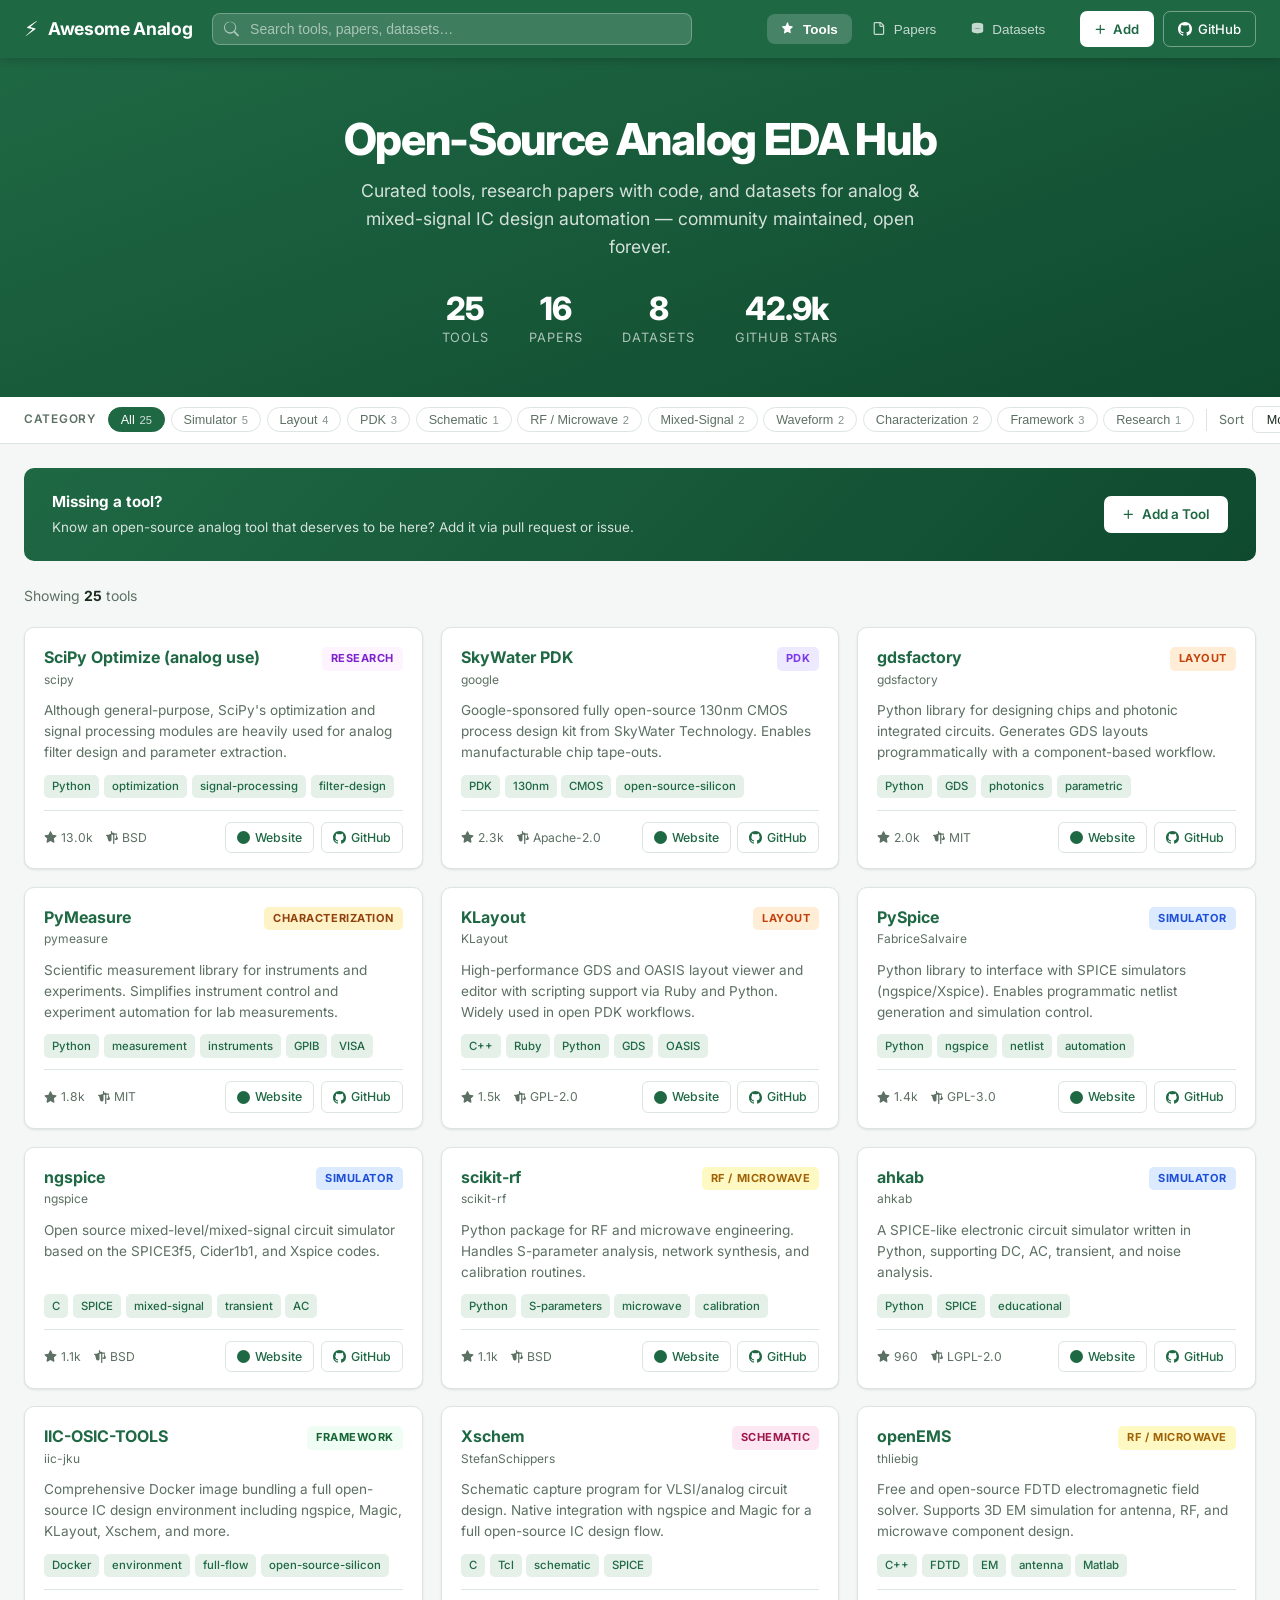
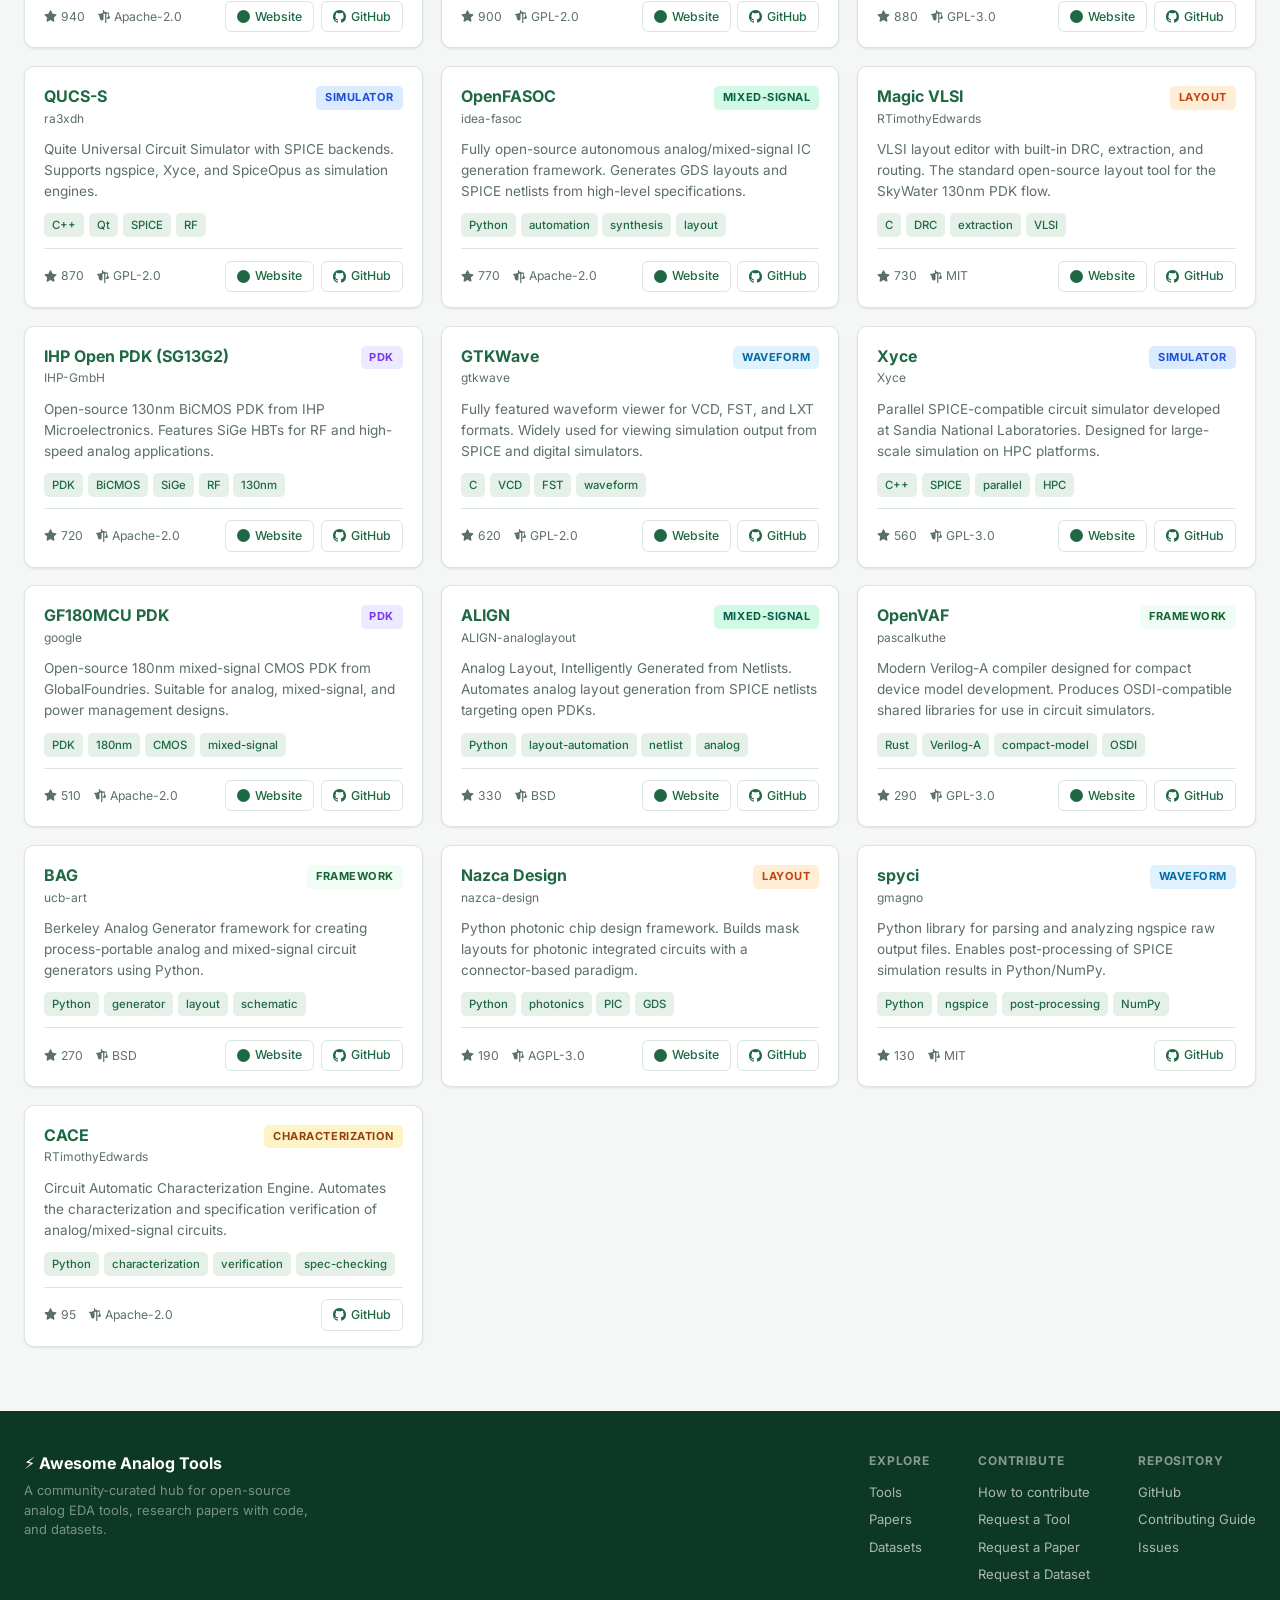
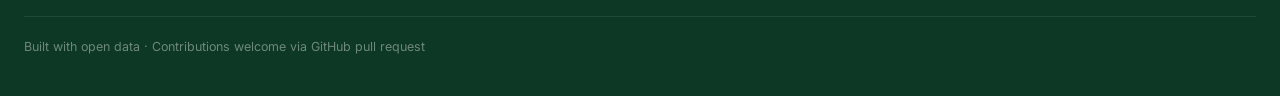
==== commit f45f6fb3: "Add issue templates for papers and datasets, update contribution links - Add .github/ISSUE_TEMPLATE/" ====
--- a/index.html
+++ b/index.html
@@ -110,10 +110,10 @@
         <h2>Missing a tool?</h2>
         <p>Know an open-source analog tool that deserves to be here? Add it via pull request or issue.</p>
       </div>
-      <a href="https://github.com/analog-ml/awesome-analog-tools/blob/main/CONTRIBUTING.md"
+      <a href="https://github.com/analog-ml/awesome-analog-tools/issues/new?template=add-tool.yml"
          class="banner-btn" target="_blank" rel="noopener">
         <svg width="13" height="13" viewBox="0 0 16 16" fill="currentColor"><path d="M7.75 2a.75.75 0 0 1 .75.75V7h4.25a.75.75 0 0 1 0 1.5H8.5v4.25a.75.75 0 0 1-1.5 0V8.5H2.75a.75.75 0 0 1 0-1.5H7V2.75A.75.75 0 0 1 7.75 2Z"/></svg>
-        Contribute a Tool
+        Add a Tool
       </a>
     </div>
     <div class="result-meta">Showing <strong id="tools-count">0</strong> tools</div>
@@ -150,7 +150,7 @@
         <h2>Missing a paper?</h2>
         <p>Found an analog EDA paper with open-source code that isn't listed? Add it to <code style="background:rgba(255,255,255,.15);padding:.1rem .4rem;border-radius:4px">data/papers.json</code>.</p>
       </div>
-      <a href="https://github.com/analog-ml/awesome-analog-tools/blob/main/CONTRIBUTING.md"
+      <a href="https://github.com/analog-ml/awesome-analog-tools/issues/new?template=add-paper.yml"
          class="banner-btn" target="_blank" rel="noopener">
         <svg width="13" height="13" viewBox="0 0 16 16" fill="currentColor"><path d="M7.75 2a.75.75 0 0 1 .75.75V7h4.25a.75.75 0 0 1 0 1.5H8.5v4.25a.75.75 0 0 1-1.5 0V8.5H2.75a.75.75 0 0 1 0-1.5H7V2.75A.75.75 0 0 1 7.75 2Z"/></svg>
         Add a Paper
@@ -178,7 +178,7 @@
         <h2>Know a dataset?</h2>
         <p>Open-source benchmarks and datasets used in analog EDA research are welcome. Add yours to <code style="background:rgba(255,255,255,.15);padding:.1rem .4rem;border-radius:4px">data/datasets.json</code>.</p>
       </div>
-      <a href="https://github.com/analog-ml/awesome-analog-tools/blob/main/CONTRIBUTING.md"
+      <a href="https://github.com/analog-ml/awesome-analog-tools/issues/new?template=add-dataset.yml"
          class="banner-btn" target="_blank" rel="noopener">
         <svg width="13" height="13" viewBox="0 0 16 16" fill="currentColor"><path d="M7.75 2a.75.75 0 0 1 .75.75V7h4.25a.75.75 0 0 1 0 1.5H8.5v4.25a.75.75 0 0 1-1.5 0V8.5H2.75a.75.75 0 0 1 0-1.5H7V2.75A.75.75 0 0 1 7.75 2Z"/></svg>
         Add a Dataset
@@ -208,8 +208,8 @@
         <h4>Contribute</h4>
         <a href="https://github.com/analog-ml/awesome-analog-tools/blob/main/CONTRIBUTING.md" target="_blank" rel="noopener">How to contribute</a>
         <a href="https://github.com/analog-ml/awesome-analog-tools/issues/new?template=add-tool.yml" target="_blank" rel="noopener">Request a Tool</a>
-        <a href="https://github.com/analog-ml/awesome-analog-tools/blob/main/data/papers.json" target="_blank" rel="noopener">papers.json</a>
-        <a href="https://github.com/analog-ml/awesome-analog-tools/blob/main/data/datasets.json" target="_blank" rel="noopener">datasets.json</a>
+        <a href="https://github.com/analog-ml/awesome-analog-tools/issues/new?template=add-paper.yml" target="_blank" rel="noopener">Request a Paper</a>
+        <a href="https://github.com/analog-ml/awesome-analog-tools/issues/new?template=add-dataset.yml" target="_blank" rel="noopener">Request a Dataset</a>
       </div>
       <div class="footer-col">
         <h4>Repository</h4>
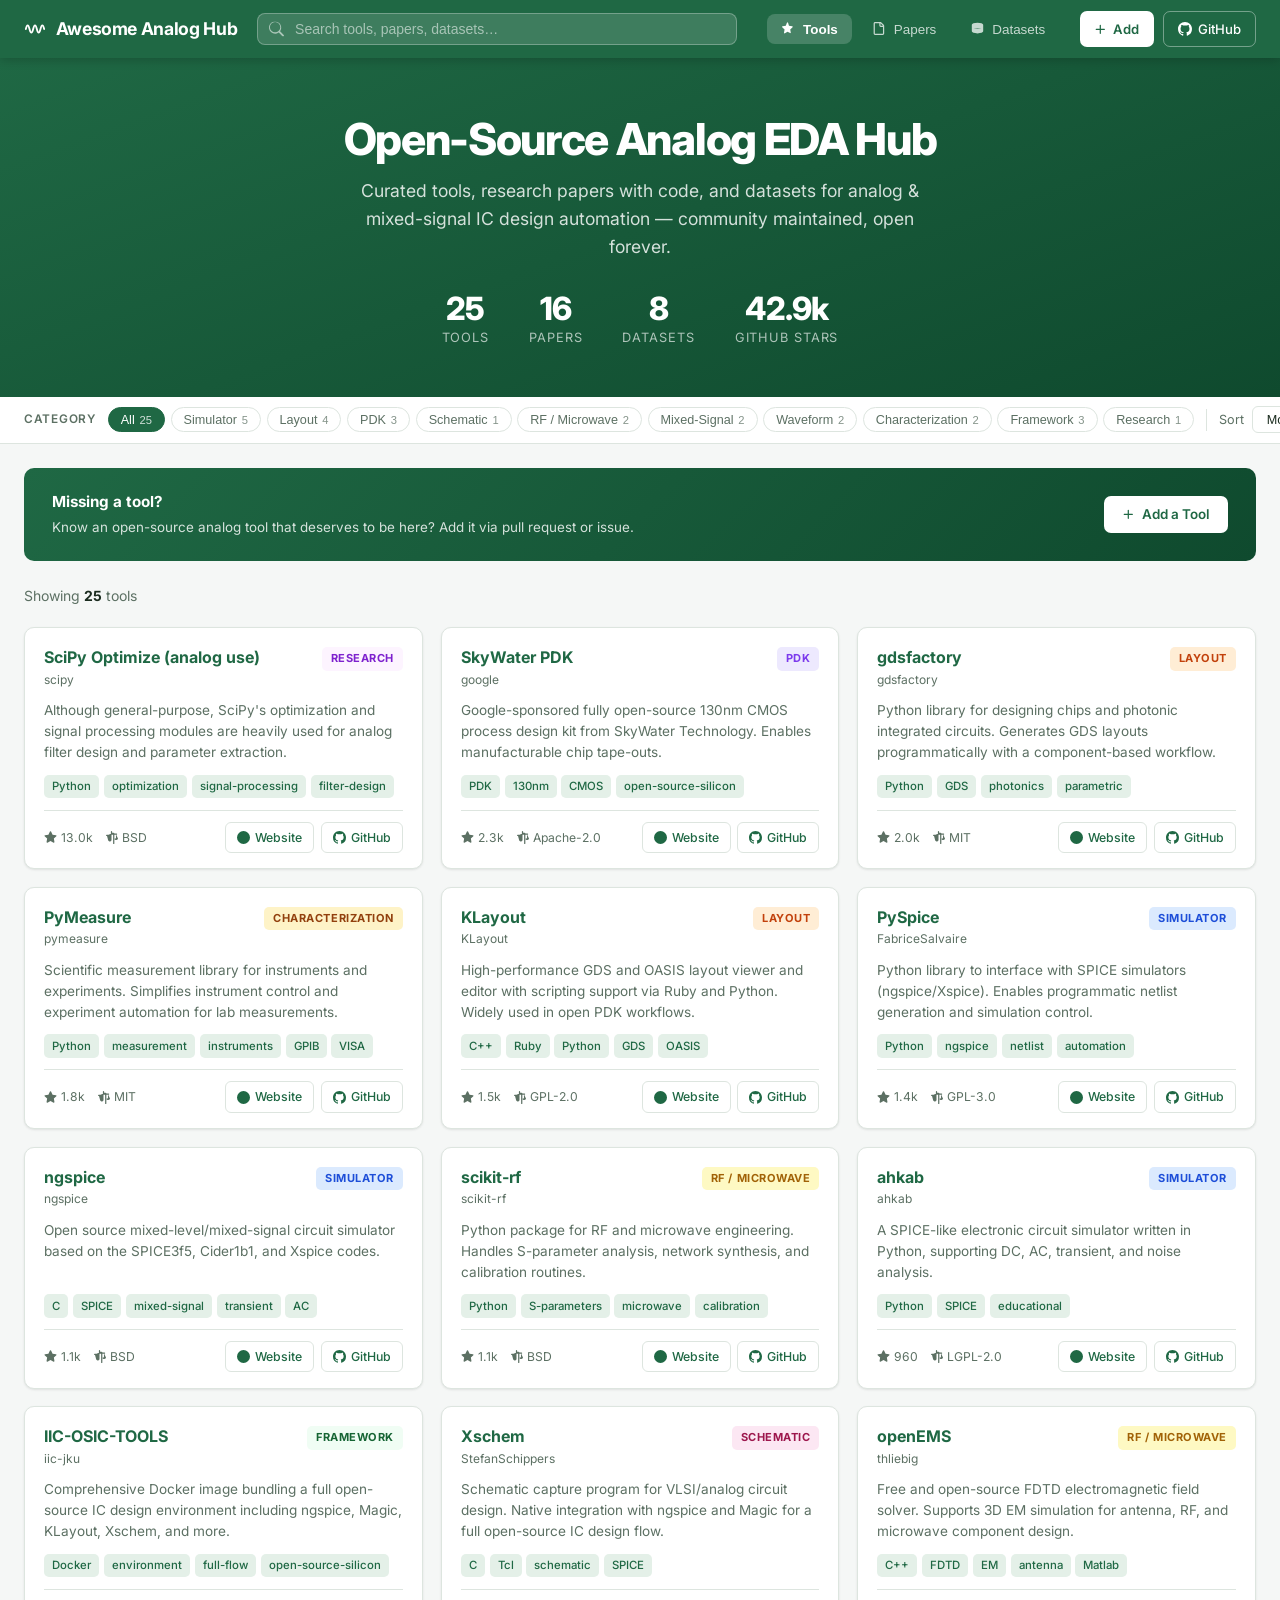
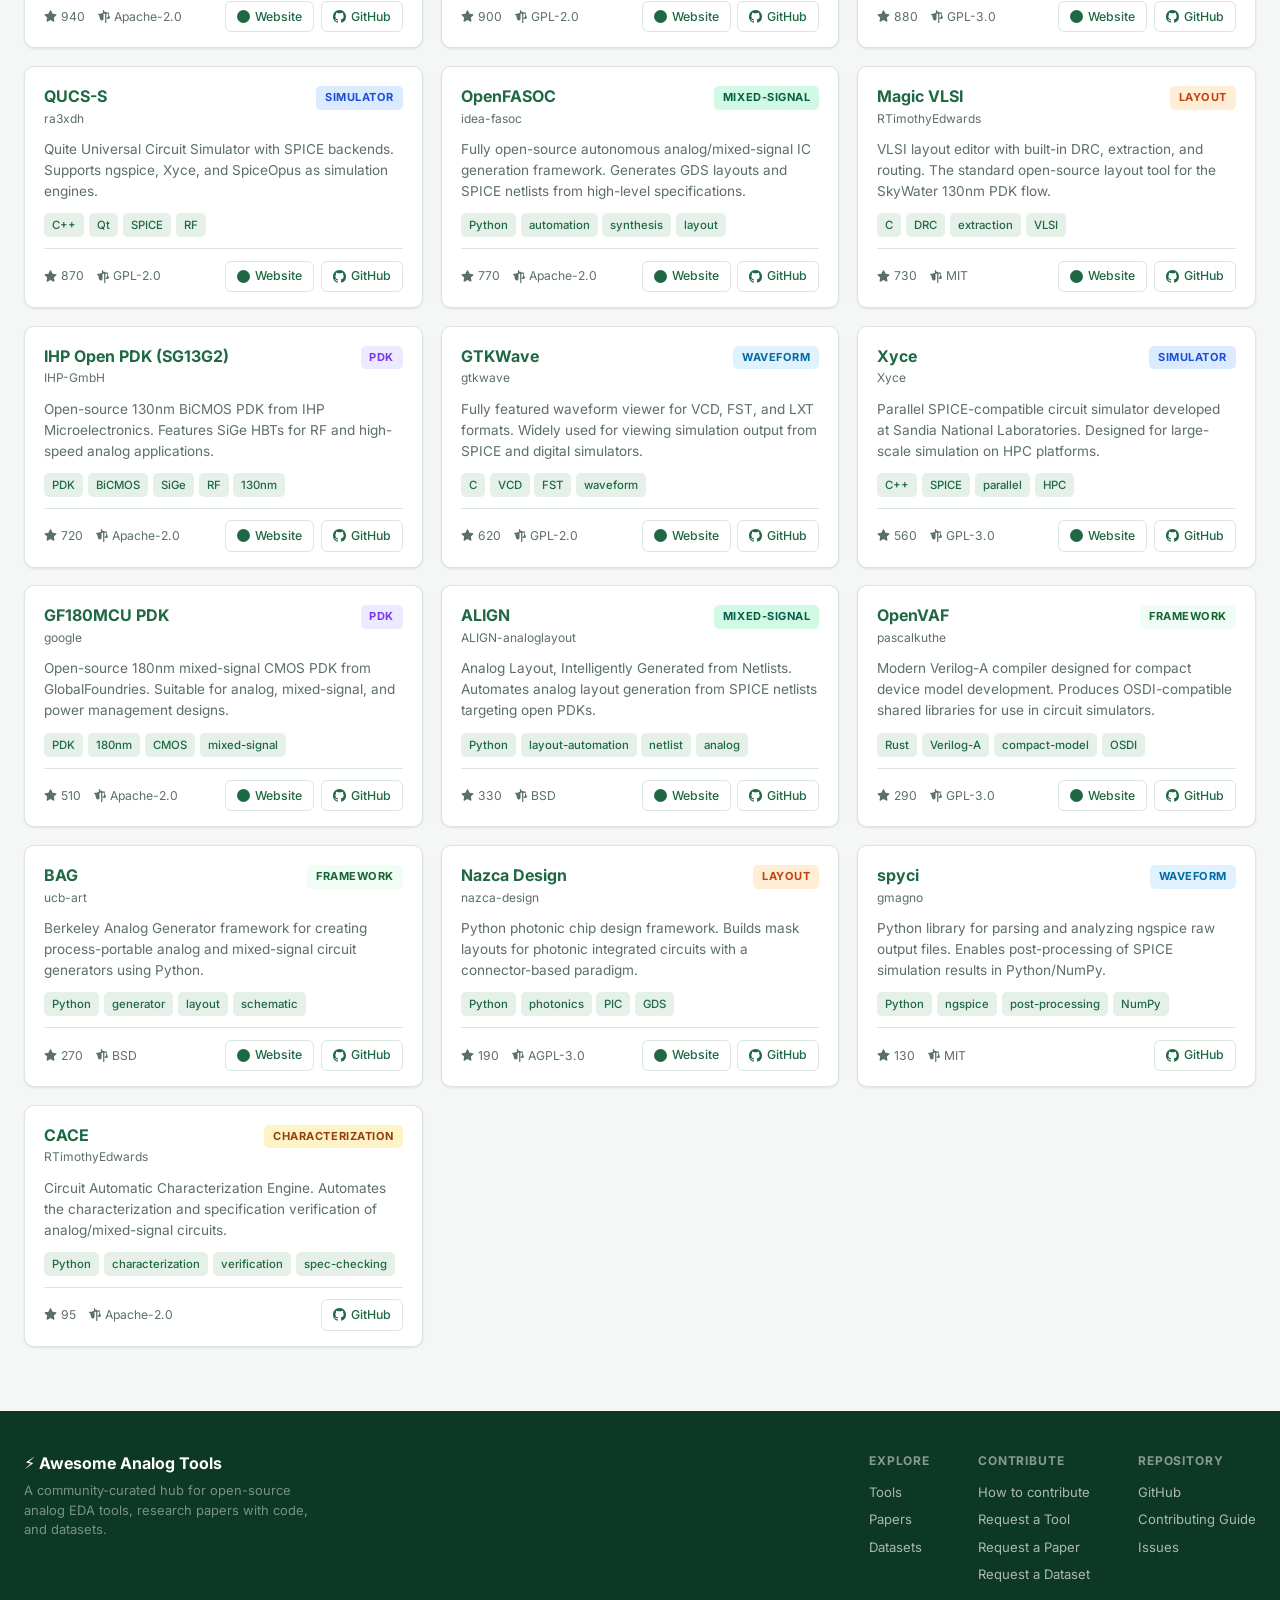
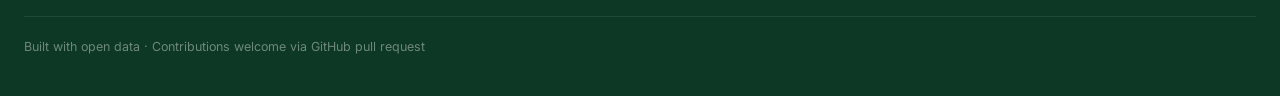
==== commit 055f1296: "Rebrand header: rename to Awesome Analog Hub, sine-wave icon, fix Add link - Replace ⚡ emoji with in" ====
--- a/index.html
+++ b/index.html
@@ -19,8 +19,10 @@
 <header>
   <div class="header-top">
     <div class="brand">
-      <span class="brand-icon">⚡</span>
-      <span class="brand-name">Awesome Analog</span>
+      <svg class="brand-icon" width="22" height="22" viewBox="0 0 24 24" fill="none" stroke="currentColor" stroke-width="2" stroke-linecap="round" stroke-linejoin="round" aria-hidden="true">
+        <path d="M2 12 Q4 4 6 12 Q8 20 10 12 Q12 4 14 12 Q16 20 18 12 Q20 4 22 12"/>
+      </svg>
+      <span class="brand-name">Awesome Analog Hub</span>
     </div>
 
     <div class="header-search">
@@ -46,7 +48,7 @@
     </nav>
 
     <div class="header-actions">
-      <a href="CONTRIBUTING.md" class="btn-add">
+      <a href="https://github.com/analog-ml/awesome-analog-tools/blob/main/CONTRIBUTING.md" class="btn-add" target="_blank" rel="noopener">
         <svg width="13" height="13" viewBox="0 0 16 16" fill="currentColor"><path d="M7.75 2a.75.75 0 0 1 .75.75V7h4.25a.75.75 0 0 1 0 1.5H8.5v4.25a.75.75 0 0 1-1.5 0V8.5H2.75a.75.75 0 0 1 0-1.5H7V2.75A.75.75 0 0 1 7.75 2Z"/></svg>
         Add
       </a>
--- a/assets/style.css
+++ b/assets/style.css
@@ -50,7 +50,7 @@
   gap: 1.25rem;
 }
 .brand { display: flex; align-items: center; gap: .6rem; flex-shrink: 0; }
-.brand-icon { font-size: 1.3rem; line-height: 1; }
+.brand-icon { flex-shrink: 0; display: block; }
 .brand-name { font-size: 1.1rem; font-weight: 700; letter-spacing: -.02em; white-space: nowrap; }
 
 .header-search {
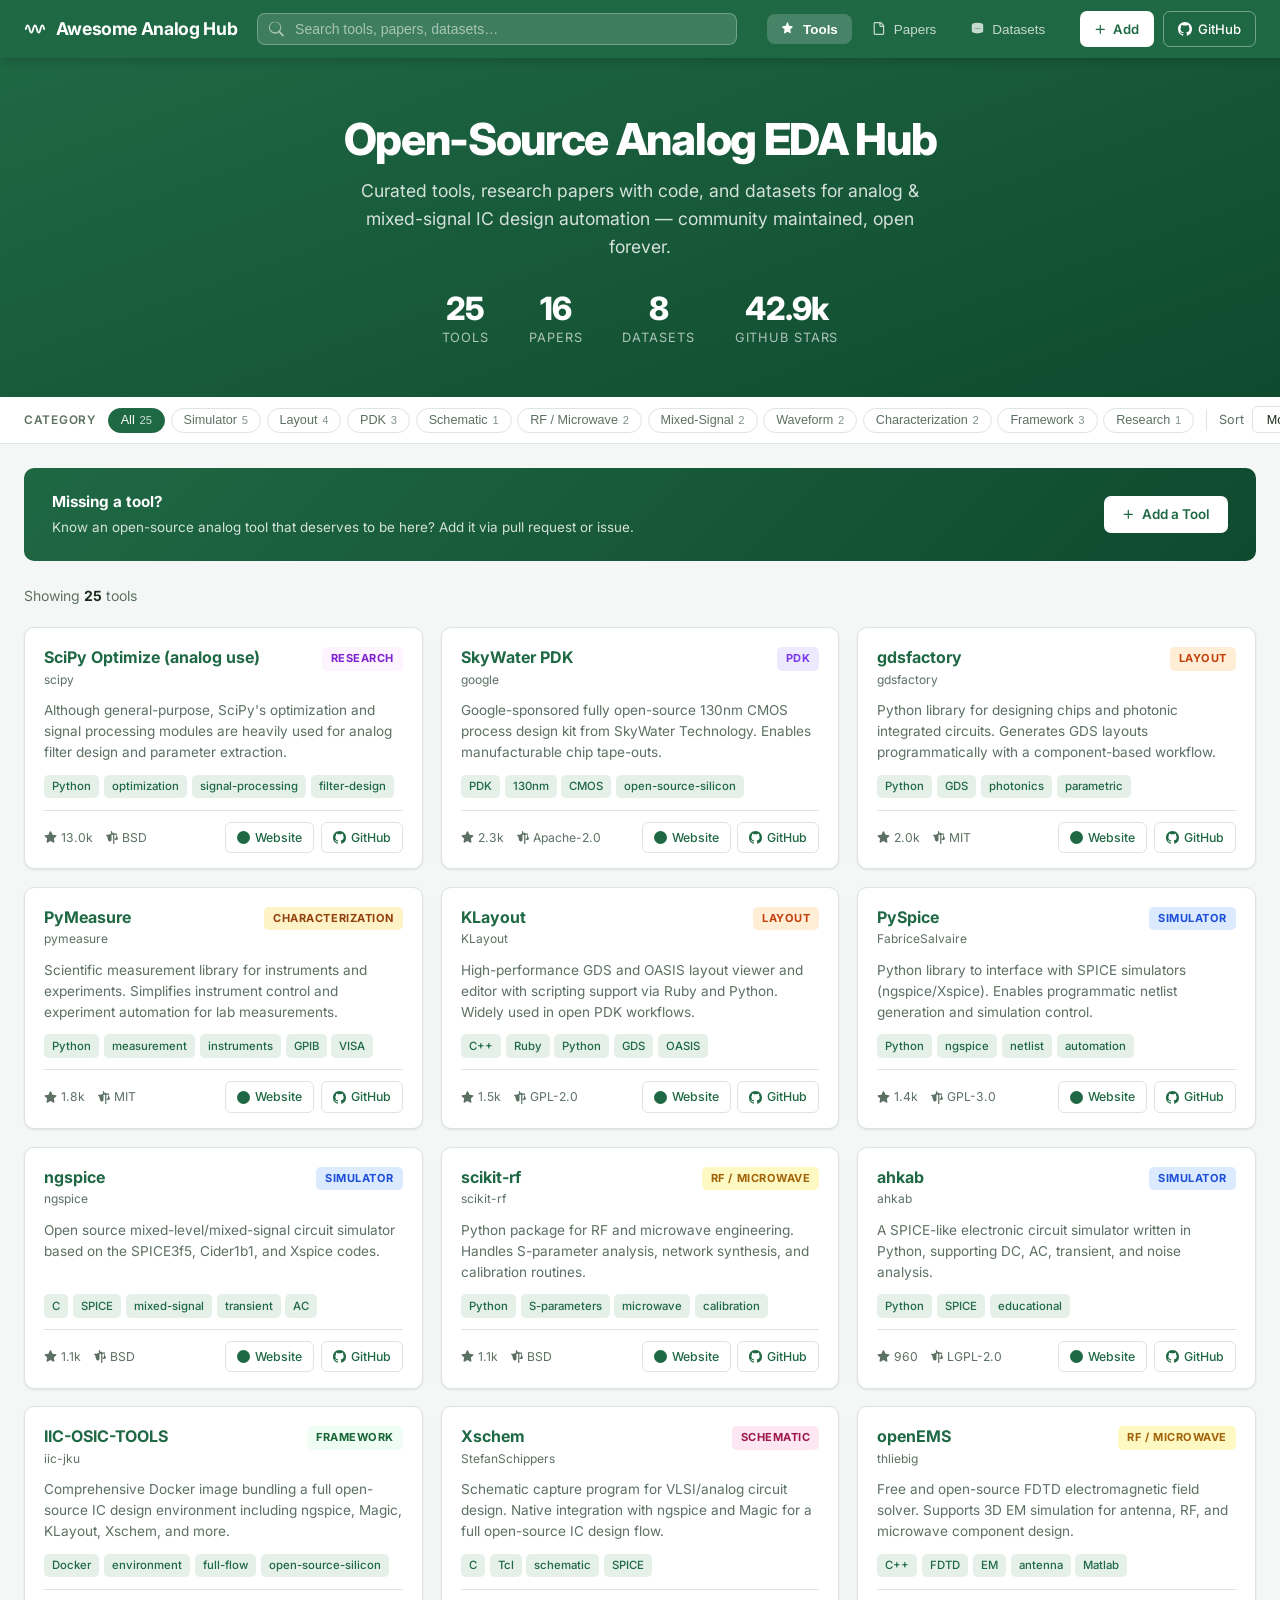
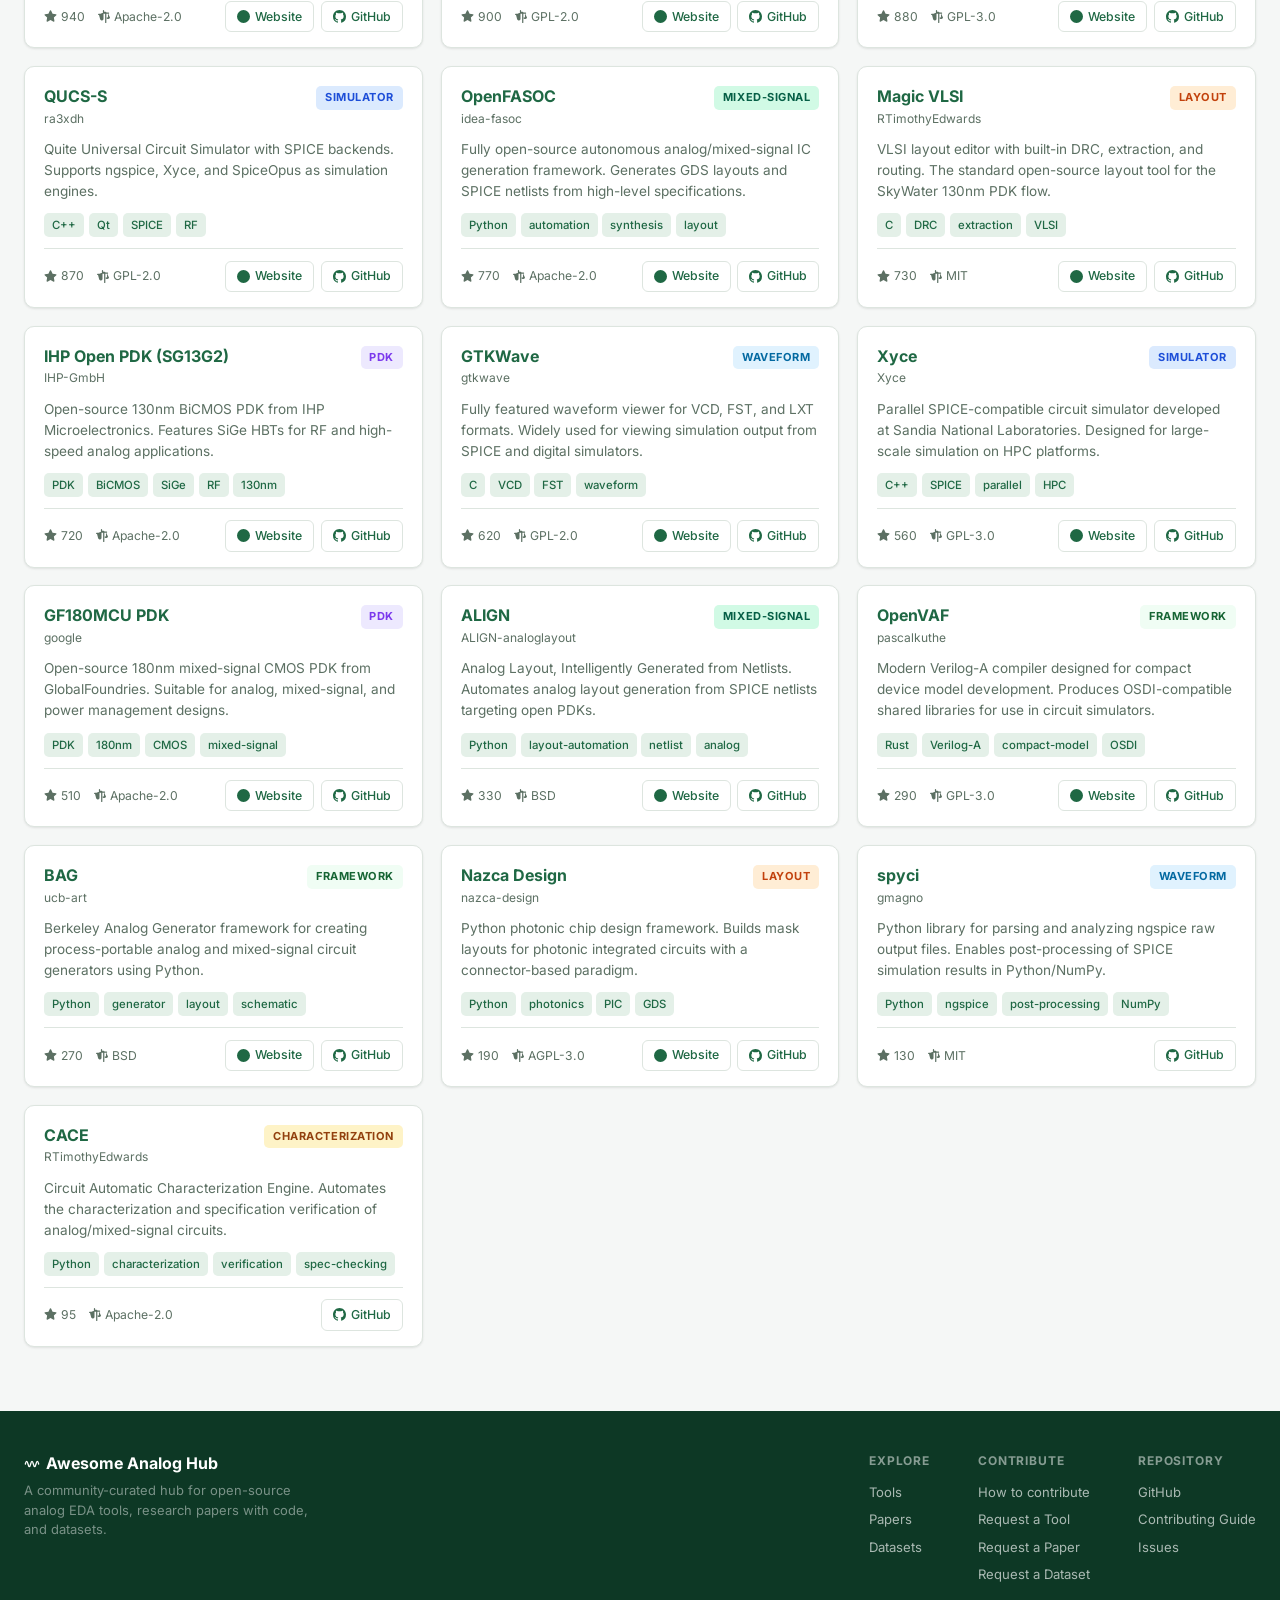
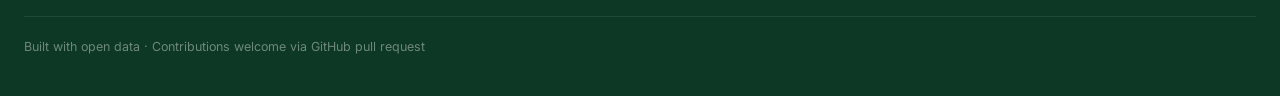
==== commit 898382af: "Update footer brand to match header (Awesome Analog Hub + sine-wave icon) Co-Authored-By: Claude Son" ====
--- a/index.html
+++ b/index.html
@@ -196,7 +196,9 @@
 <footer>
   <div class="footer-inner">
     <div>
-      <div class="footer-brand-name">⚡ Awesome Analog Tools</div>
+      <div class="footer-brand-name">
+        <svg width="16" height="16" viewBox="0 0 24 24" fill="none" stroke="currentColor" stroke-width="2" stroke-linecap="round" stroke-linejoin="round" aria-hidden="true" style="vertical-align:-.2em;margin-right:.35rem"><path d="M2 12 Q4 4 6 12 Q8 20 10 12 Q12 4 14 12 Q16 20 18 12 Q20 4 22 12"/></svg>Awesome Analog Hub
+      </div>
       <p class="footer-desc">A community-curated hub for open-source analog EDA tools, research papers with code, and datasets.</p>
     </div>
     <div class="footer-cols">
